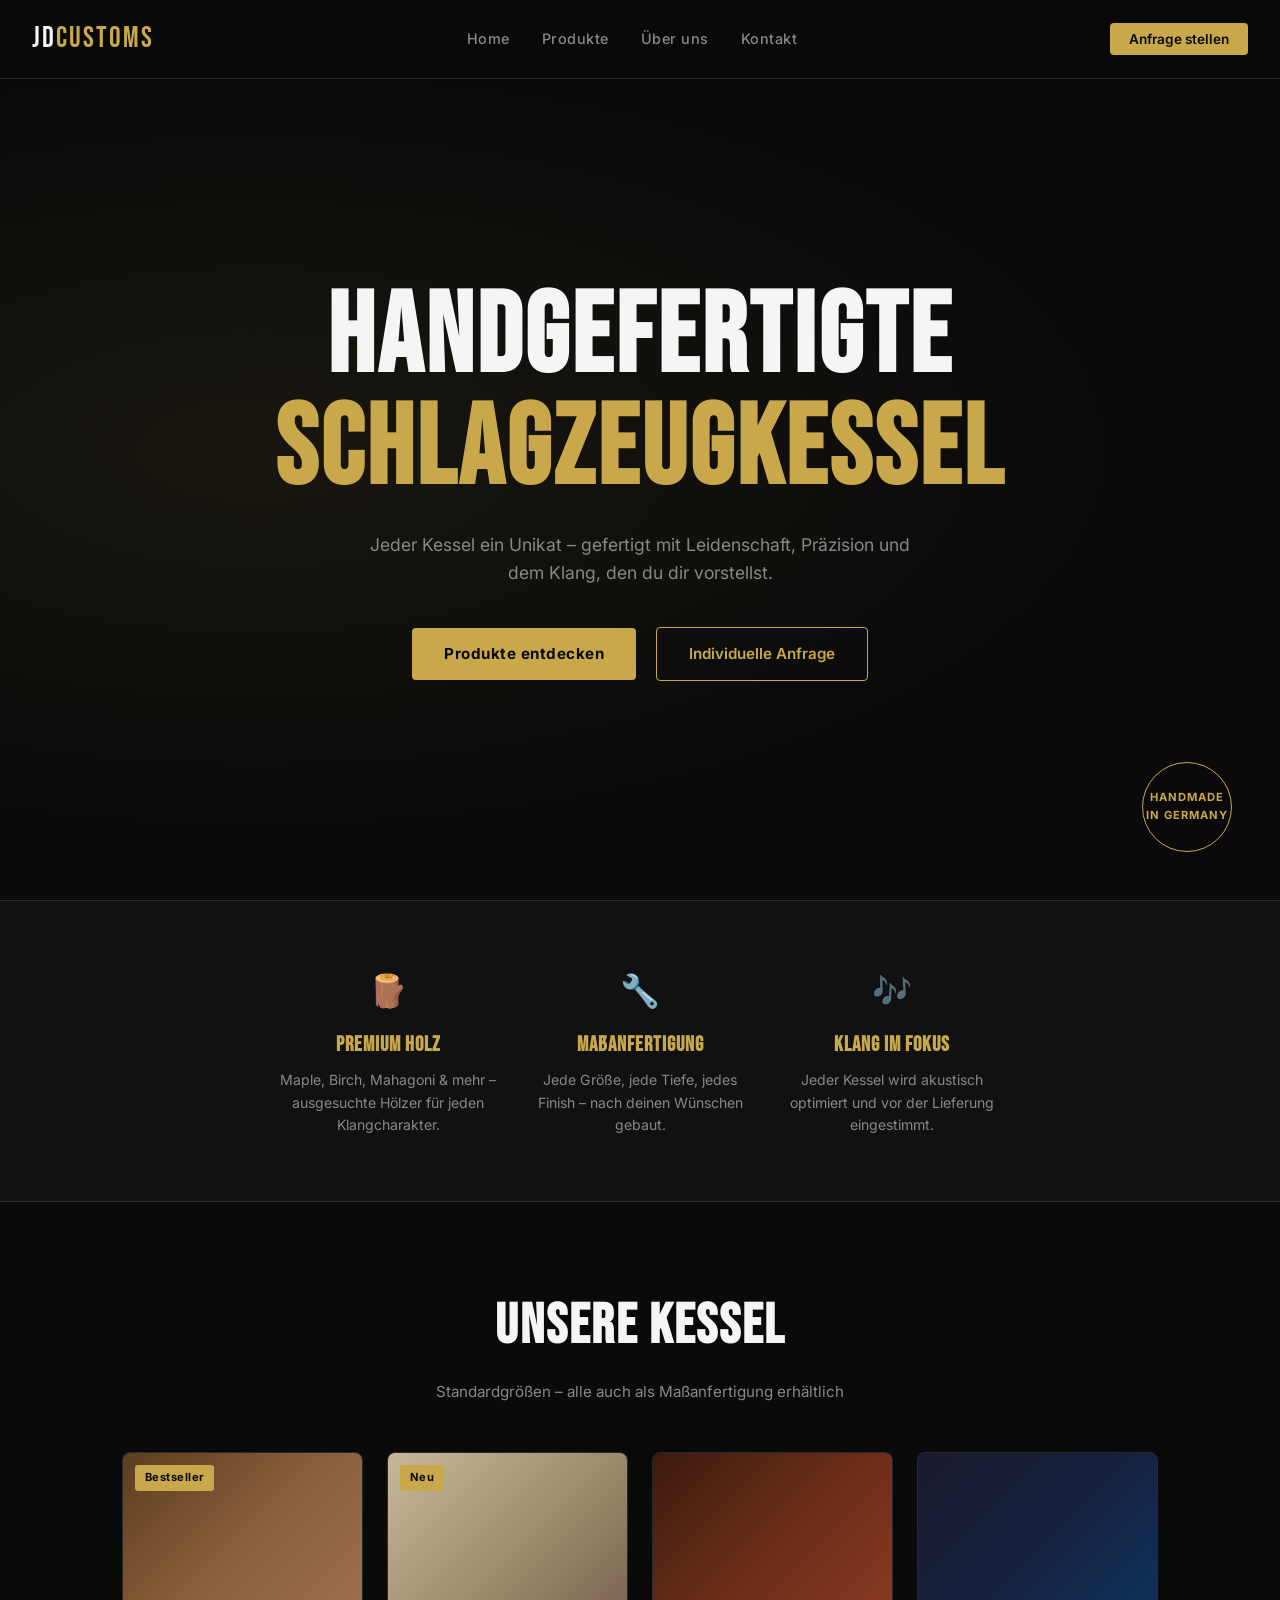
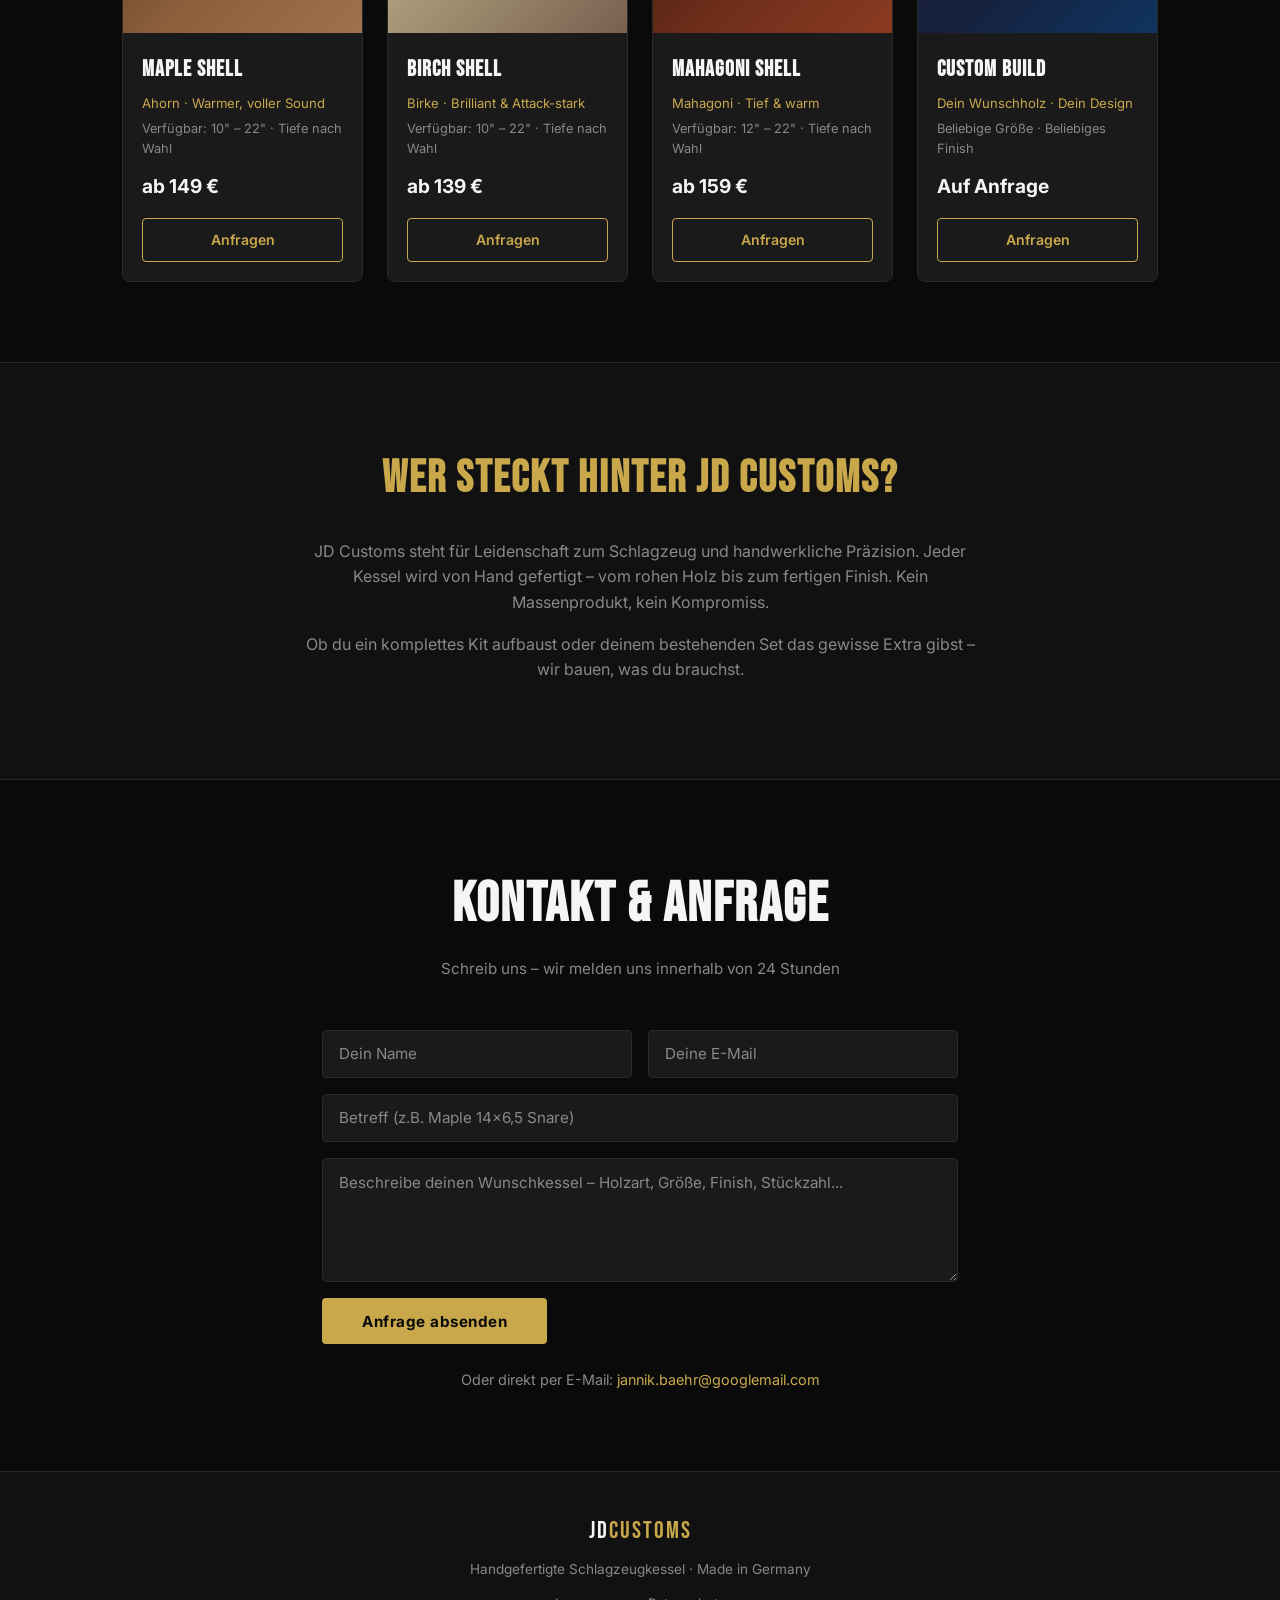
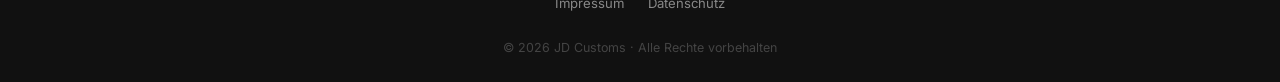
==== index.html @ 96254a49 "Initial commit: JD Customs Shop Website" ====
<!DOCTYPE html>
<html lang="de">
<head>
  <meta charset="UTF-8" />
  <meta name="viewport" content="width=device-width, initial-scale=1.0" />
  <title>JD Customs – Handgefertigte Schlagzeugkessel</title>
  <link rel="stylesheet" href="style.css" />
  <link href="https://fonts.googleapis.com/css2?family=Bebas+Neue&family=Inter:wght@400;500;600&display=swap" rel="stylesheet" />
</head>
<body>

  <!-- NAVIGATION -->
  <header>
    <nav class="navbar">
      <div class="logo">JD<span>Customs</span></div>
      <ul class="nav-links">
        <li><a href="#home">Home</a></li>
        <li><a href="#produkte">Produkte</a></li>
        <li><a href="#ueber-uns">Über uns</a></li>
        <li><a href="#kontakt">Kontakt</a></li>
      </ul>
      <div class="nav-cart">
        <a href="#kontakt" class="btn-nav">Anfrage stellen</a>
      </div>
    </nav>
  </header>

  <!-- HERO -->
  <section id="home" class="hero">
    <div class="hero-content">
      <h1>Handgefertigte<br /><span>Schlagzeugkessel</span></h1>
      <p>Jeder Kessel ein Unikat – gefertigt mit Leidenschaft, Präzision und dem Klang, den du dir vorstellst.</p>
      <a href="#produkte" class="btn-primary">Produkte entdecken</a>
      <a href="#kontakt" class="btn-secondary">Individuelle Anfrage</a>
    </div>
    <div class="hero-badge">
      <span>Handmade</span>
      <span>in Germany</span>
    </div>
  </section>

  <!-- FEATURES -->
  <section class="features">
    <div class="feature">
      <div class="feature-icon">🪵</div>
      <h3>Premium Holz</h3>
      <p>Maple, Birch, Mahagoni & mehr – ausgesuchte Hölzer für jeden Klangcharakter.</p>
    </div>
    <div class="feature">
      <div class="feature-icon">🔧</div>
      <h3>Maßanfertigung</h3>
      <p>Jede Größe, jede Tiefe, jedes Finish – nach deinen Wünschen gebaut.</p>
    </div>
    <div class="feature">
      <div class="feature-icon">🎶</div>
      <h3>Klang im Fokus</h3>
      <p>Jeder Kessel wird akustisch optimiert und vor der Lieferung eingestimmt.</p>
    </div>
  </section>

  <!-- PRODUKTE -->
  <section id="produkte" class="produkte">
    <h2 class="section-title">Unsere Kessel</h2>
    <p class="section-subtitle">Standardgrößen – alle auch als Maßanfertigung erhältlich</p>

    <div class="produkte-grid">

      <div class="produkt-card">
        <div class="produkt-img maple">
          <span class="badge">Bestseller</span>
        </div>
        <div class="produkt-info">
          <h3>Maple Shell</h3>
          <p class="holz">Ahorn · Warmer, voller Sound</p>
          <p class="groessen">Verfügbar: 10" – 22" · Tiefe nach Wahl</p>
          <p class="preis">ab 149 €</p>
          <a href="#kontakt" class="btn-kaufen">Anfragen</a>
        </div>
      </div>

      <div class="produkt-card">
        <div class="produkt-img birch">
          <span class="badge">Neu</span>
        </div>
        <div class="produkt-info">
          <h3>Birch Shell</h3>
          <p class="holz">Birke · Brilliant & Attack-stark</p>
          <p class="groessen">Verfügbar: 10" – 22" · Tiefe nach Wahl</p>
          <p class="preis">ab 139 €</p>
          <a href="#kontakt" class="btn-kaufen">Anfragen</a>
        </div>
      </div>

      <div class="produkt-card">
        <div class="produkt-img mahagoni">
        </div>
        <div class="produkt-info">
          <h3>Mahagoni Shell</h3>
          <p class="holz">Mahagoni · Tief & warm</p>
          <p class="groessen">Verfügbar: 12" – 22" · Tiefe nach Wahl</p>
          <p class="preis">ab 159 €</p>
          <a href="#kontakt" class="btn-kaufen">Anfragen</a>
        </div>
      </div>

      <div class="produkt-card">
        <div class="produkt-img custom">
        </div>
        <div class="produkt-info">
          <h3>Custom Build</h3>
          <p class="holz">Dein Wunschholz · Dein Design</p>
          <p class="groessen">Beliebige Größe · Beliebiges Finish</p>
          <p class="preis">Auf Anfrage</p>
          <a href="#kontakt" class="btn-kaufen">Anfragen</a>
        </div>
      </div>

    </div>
  </section>

  <!-- ÜBER UNS -->
  <section id="ueber-uns" class="ueber-uns">
    <div class="ueber-content">
      <h2>Wer steckt hinter JD Customs?</h2>
      <p>JD Customs steht für Leidenschaft zum Schlagzeug und handwerkliche Präzision. Jeder Kessel wird von Hand gefertigt – vom rohen Holz bis zum fertigen Finish. Kein Massenprodukt, kein Kompromiss.</p>
      <p>Ob du ein komplettes Kit aufbaust oder deinem bestehenden Set das gewisse Extra gibst – wir bauen, was du brauchst.</p>
    </div>
  </section>

  <!-- KONTAKT -->
  <section id="kontakt" class="kontakt">
    <h2 class="section-title">Kontakt & Anfrage</h2>
    <p class="section-subtitle">Schreib uns – wir melden uns innerhalb von 24 Stunden</p>

    <form class="kontakt-form" action="https://formspree.io/f/DEINE_ID" method="POST">
      <div class="form-row">
        <input type="text" name="name" placeholder="Dein Name" required />
        <input type="email" name="email" placeholder="Deine E-Mail" required />
      </div>
      <input type="text" name="betreff" placeholder="Betreff (z.B. Maple 14x6,5 Snare)" />
      <textarea name="nachricht" rows="5" placeholder="Beschreibe deinen Wunschkessel – Holzart, Größe, Finish, Stückzahl..." required></textarea>
      <button type="submit" class="btn-primary">Anfrage absenden</button>
    </form>

    <div class="kontakt-info">
      <p>Oder direkt per E-Mail: <a href="mailto:jannik.baehr@googlemail.com">jannik.baehr@googlemail.com</a></p>
    </div>
  </section>

  <!-- FOOTER -->
  <footer>
    <div class="footer-content">
      <div class="logo">JD<span>Customs</span></div>
      <p>Handgefertigte Schlagzeugkessel · Made in Germany</p>
      <div class="footer-links">
        <a href="#impressum">Impressum</a>
        <a href="#datenschutz">Datenschutz</a>
      </div>
    </div>
    <p class="footer-copy">© 2026 JD Customs · Alle Rechte vorbehalten</p>
  </footer>

</body>
</html>
---- style.css ----
/* ===========================
   JD Customs – Stylesheet
   =========================== */

*, *::before, *::after {
  box-sizing: border-box;
  margin: 0;
  padding: 0;
}

:root {
  --black:   #0a0a0a;
  --dark:    #111111;
  --card:    #1a1a1a;
  --border:  #2a2a2a;
  --gold:    #c9a84c;
  --gold2:   #e8c76a;
  --white:   #f5f5f5;
  --gray:    #888888;
  --font-head: 'Bebas Neue', sans-serif;
  --font-body: 'Inter', sans-serif;
}

html { scroll-behavior: smooth; }

body {
  background: var(--black);
  color: var(--white);
  font-family: var(--font-body);
  line-height: 1.6;
}

/* ── NAVBAR ── */
.navbar {
  position: fixed;
  top: 0; left: 0; right: 0;
  z-index: 100;
  display: flex;
  align-items: center;
  justify-content: space-between;
  padding: 1rem 2rem;
  background: rgba(10,10,10,0.95);
  border-bottom: 1px solid var(--border);
  backdrop-filter: blur(8px);
}

.logo {
  font-family: var(--font-head);
  font-size: 1.8rem;
  letter-spacing: 2px;
  color: var(--white);
}
.logo span { color: var(--gold); }

.nav-links {
  display: flex;
  gap: 2rem;
  list-style: none;
}
.nav-links a {
  color: var(--gray);
  text-decoration: none;
  font-size: 0.9rem;
  font-weight: 500;
  letter-spacing: 0.5px;
  transition: color 0.2s;
}
.nav-links a:hover { color: var(--gold); }

.btn-nav {
  background: var(--gold);
  color: var(--black);
  padding: 0.5rem 1.2rem;
  border-radius: 4px;
  text-decoration: none;
  font-weight: 600;
  font-size: 0.85rem;
  transition: background 0.2s;
}
.btn-nav:hover { background: var(--gold2); }

/* ── HERO ── */
.hero {
  min-height: 100vh;
  display: flex;
  align-items: center;
  justify-content: center;
  position: relative;
  padding: 8rem 2rem 4rem;
  background:
    radial-gradient(ellipse at 20% 50%, rgba(201,168,76,0.08) 0%, transparent 60%),
    var(--black);
  text-align: center;
}

.hero-content h1 {
  font-family: var(--font-head);
  font-size: clamp(3.5rem, 10vw, 7rem);
  line-height: 1;
  letter-spacing: 3px;
  margin-bottom: 1.5rem;
}
.hero-content h1 span { color: var(--gold); }

.hero-content p {
  font-size: 1.1rem;
  color: var(--gray);
  max-width: 540px;
  margin: 0 auto 2.5rem;
}

.btn-primary {
  display: inline-block;
  background: var(--gold);
  color: var(--black);
  padding: 0.85rem 2rem;
  border-radius: 4px;
  text-decoration: none;
  font-weight: 700;
  font-size: 0.95rem;
  letter-spacing: 0.5px;
  margin-right: 1rem;
  transition: background 0.2s, transform 0.1s;
}
.btn-primary:hover { background: var(--gold2); transform: translateY(-1px); }

.btn-secondary {
  display: inline-block;
  border: 1px solid var(--gold);
  color: var(--gold);
  padding: 0.85rem 2rem;
  border-radius: 4px;
  text-decoration: none;
  font-weight: 600;
  font-size: 0.95rem;
  transition: background 0.2s, color 0.2s;
}
.btn-secondary:hover { background: var(--gold); color: var(--black); }

.hero-badge {
  position: absolute;
  bottom: 3rem;
  right: 3rem;
  border: 1px solid var(--gold);
  border-radius: 50%;
  width: 90px;
  height: 90px;
  display: flex;
  flex-direction: column;
  align-items: center;
  justify-content: center;
  font-size: 0.7rem;
  font-weight: 700;
  letter-spacing: 1px;
  color: var(--gold);
  text-transform: uppercase;
}

/* ── FEATURES ── */
.features {
  display: flex;
  justify-content: center;
  gap: 2rem;
  padding: 4rem 2rem;
  background: var(--dark);
  border-top: 1px solid var(--border);
  border-bottom: 1px solid var(--border);
  flex-wrap: wrap;
}

.feature {
  text-align: center;
  max-width: 220px;
}
.feature-icon { font-size: 2rem; margin-bottom: 0.75rem; }
.feature h3 {
  font-family: var(--font-head);
  font-size: 1.3rem;
  letter-spacing: 1px;
  margin-bottom: 0.5rem;
  color: var(--gold);
}
.feature p { font-size: 0.88rem; color: var(--gray); }

/* ── PRODUKTE ── */
.produkte {
  padding: 5rem 2rem;
  max-width: 1100px;
  margin: 0 auto;
}

.section-title {
  font-family: var(--font-head);
  font-size: clamp(2rem, 5vw, 3.5rem);
  letter-spacing: 2px;
  text-align: center;
  margin-bottom: 0.5rem;
}
.section-subtitle {
  text-align: center;
  color: var(--gray);
  font-size: 0.95rem;
  margin-bottom: 3rem;
}

.produkte-grid {
  display: grid;
  grid-template-columns: repeat(auto-fill, minmax(240px, 1fr));
  gap: 1.5rem;
}

.produkt-card {
  background: var(--card);
  border: 1px solid var(--border);
  border-radius: 8px;
  overflow: hidden;
  transition: transform 0.2s, border-color 0.2s;
}
.produkt-card:hover {
  transform: translateY(-4px);
  border-color: var(--gold);
}

.produkt-img {
  height: 180px;
  position: relative;
  display: flex;
  align-items: flex-start;
  padding: 0.75rem;
}

.maple    { background: linear-gradient(135deg, #5c3d1e 0%, #8b5e3c 50%, #a0714f 100%); }
.birch    { background: linear-gradient(135deg, #c8b89a 0%, #a09070 50%, #786050 100%); }
.mahagoni { background: linear-gradient(135deg, #3d1a0e 0%, #6b2d1a 50%, #8b3a22 100%); }
.custom   { background: linear-gradient(135deg, #1a1a2e 0%, #16213e 50%, #0f3460 100%); }

.badge {
  background: var(--gold);
  color: var(--black);
  font-size: 0.7rem;
  font-weight: 700;
  padding: 0.25rem 0.6rem;
  border-radius: 3px;
  letter-spacing: 0.5px;
}

.produkt-info { padding: 1.2rem; }
.produkt-info h3 {
  font-family: var(--font-head);
  font-size: 1.4rem;
  letter-spacing: 1px;
  margin-bottom: 0.3rem;
}
.holz    { font-size: 0.82rem; color: var(--gold); margin-bottom: 0.3rem; }
.groessen { font-size: 0.8rem; color: var(--gray); margin-bottom: 0.75rem; }
.preis {
  font-size: 1.2rem;
  font-weight: 700;
  color: var(--white);
  margin-bottom: 1rem;
}

.btn-kaufen {
  display: inline-block;
  width: 100%;
  text-align: center;
  background: transparent;
  border: 1px solid var(--gold);
  color: var(--gold);
  padding: 0.6rem;
  border-radius: 4px;
  text-decoration: none;
  font-weight: 600;
  font-size: 0.88rem;
  transition: background 0.2s, color 0.2s;
}
.btn-kaufen:hover { background: var(--gold); color: var(--black); }

/* ── ÜBER UNS ── */
.ueber-uns {
  background: var(--dark);
  border-top: 1px solid var(--border);
  border-bottom: 1px solid var(--border);
  padding: 5rem 2rem;
  text-align: center;
}
.ueber-content {
  max-width: 680px;
  margin: 0 auto;
}
.ueber-content h2 {
  font-family: var(--font-head);
  font-size: clamp(1.8rem, 4vw, 2.8rem);
  letter-spacing: 2px;
  margin-bottom: 1.5rem;
  color: var(--gold);
}
.ueber-content p {
  color: var(--gray);
  font-size: 1rem;
  margin-bottom: 1rem;
}

/* ── KONTAKT ── */
.kontakt {
  padding: 5rem 2rem;
  max-width: 700px;
  margin: 0 auto;
}

.kontakt-form {
  display: flex;
  flex-direction: column;
  gap: 1rem;
  margin-bottom: 1.5rem;
}

.form-row {
  display: grid;
  grid-template-columns: 1fr 1fr;
  gap: 1rem;
}

.kontakt-form input,
.kontakt-form textarea {
  background: var(--card);
  border: 1px solid var(--border);
  border-radius: 4px;
  padding: 0.85rem 1rem;
  color: var(--white);
  font-family: var(--font-body);
  font-size: 0.95rem;
  transition: border-color 0.2s;
  width: 100%;
}
.kontakt-form input:focus,
.kontakt-form textarea:focus {
  outline: none;
  border-color: var(--gold);
}
.kontakt-form input::placeholder,
.kontakt-form textarea::placeholder { color: var(--gray); }

.kontakt-form button {
  border: none;
  cursor: pointer;
  font-family: var(--font-body);
  align-self: flex-start;
  padding: 0.85rem 2.5rem;
}

.kontakt-info {
  text-align: center;
  color: var(--gray);
  font-size: 0.9rem;
}
.kontakt-info a { color: var(--gold); text-decoration: none; }
.kontakt-info a:hover { text-decoration: underline; }

/* ── FOOTER ── */
footer {
  background: var(--dark);
  border-top: 1px solid var(--border);
  padding: 2.5rem 2rem 1.5rem;
  text-align: center;
}
.footer-content {
  margin-bottom: 1.5rem;
}
.footer-content .logo { font-size: 1.5rem; margin-bottom: 0.5rem; }
.footer-content p { color: var(--gray); font-size: 0.85rem; margin-bottom: 0.75rem; }
.footer-links { display: flex; gap: 1.5rem; justify-content: center; }
.footer-links a { color: var(--gray); font-size: 0.82rem; text-decoration: none; }
.footer-links a:hover { color: var(--gold); }
.footer-copy { color: #444; font-size: 0.78rem; }

/* ── RESPONSIVE ── */
@media (max-width: 768px) {
  .nav-links { display: none; }
  .hero-badge { display: none; }
  .form-row { grid-template-columns: 1fr; }
  .btn-primary, .btn-secondary { display: block; margin: 0 auto 1rem; max-width: 250px; }
}
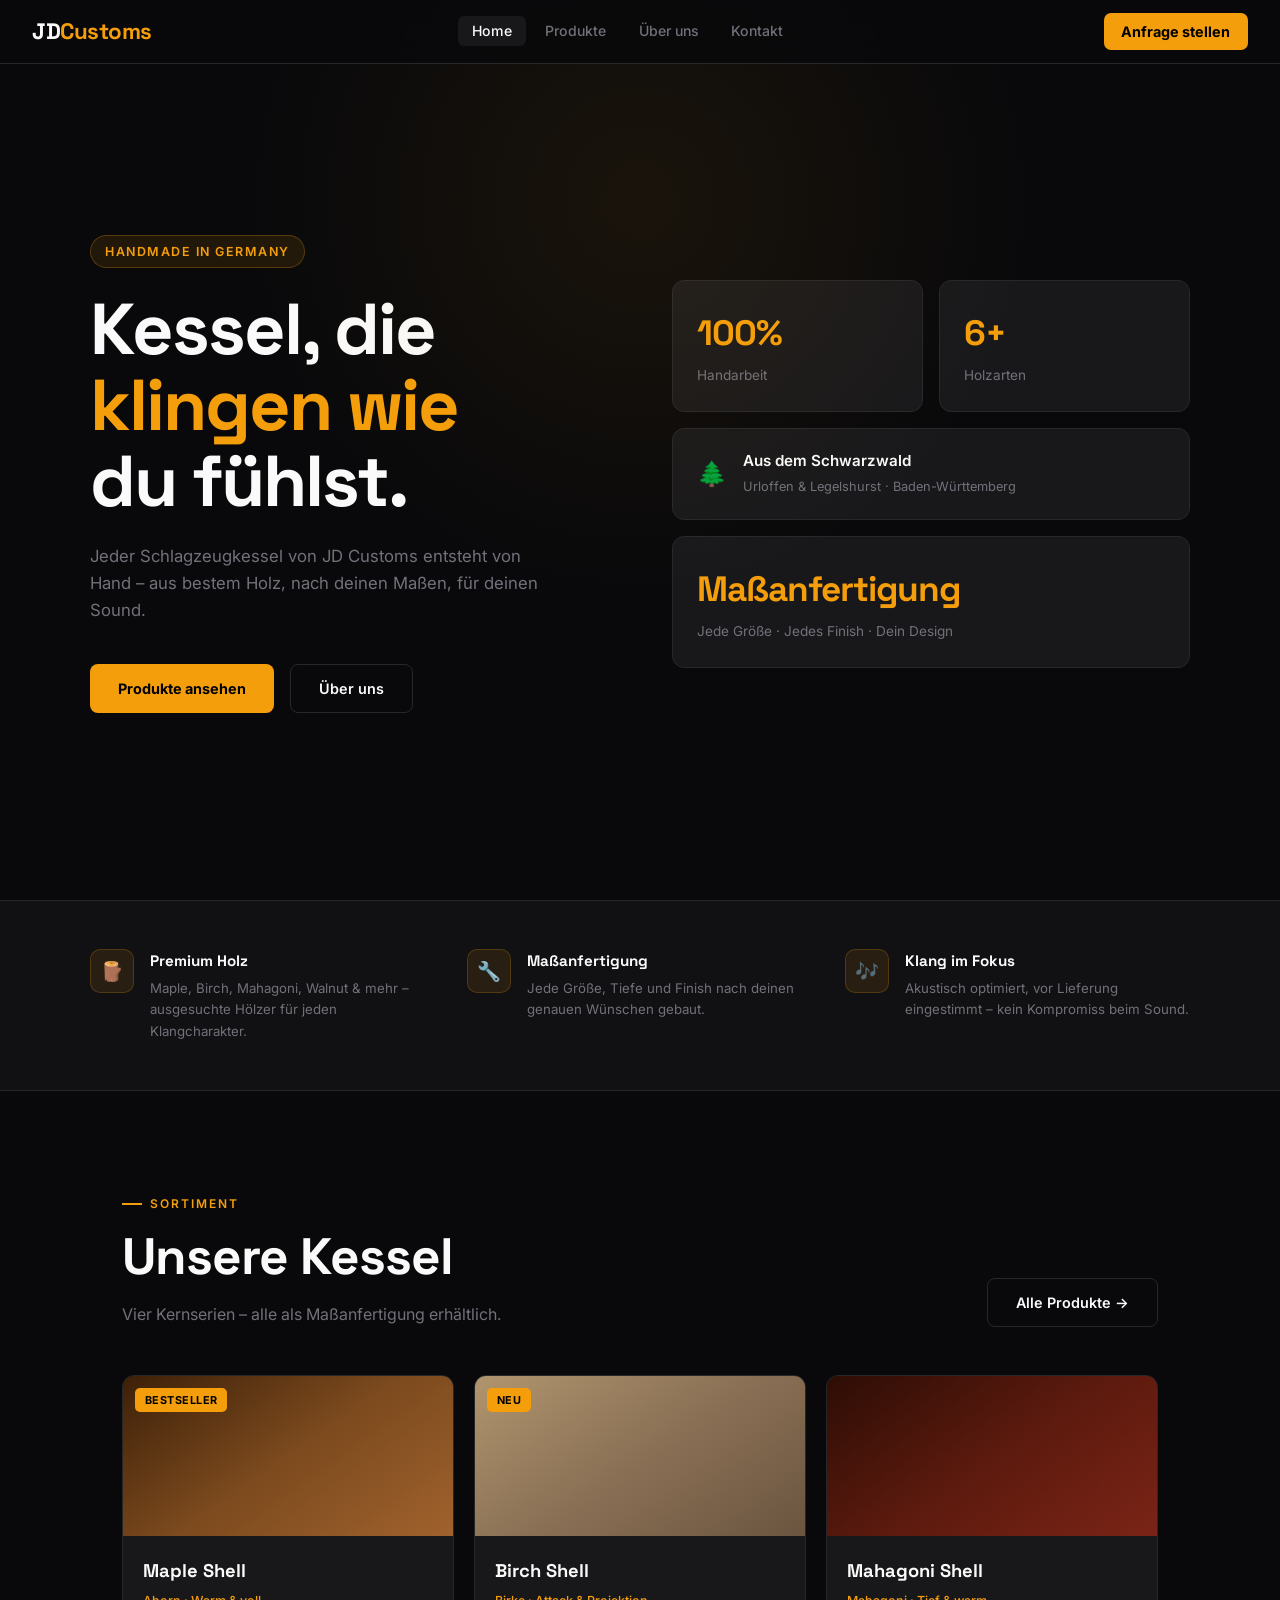
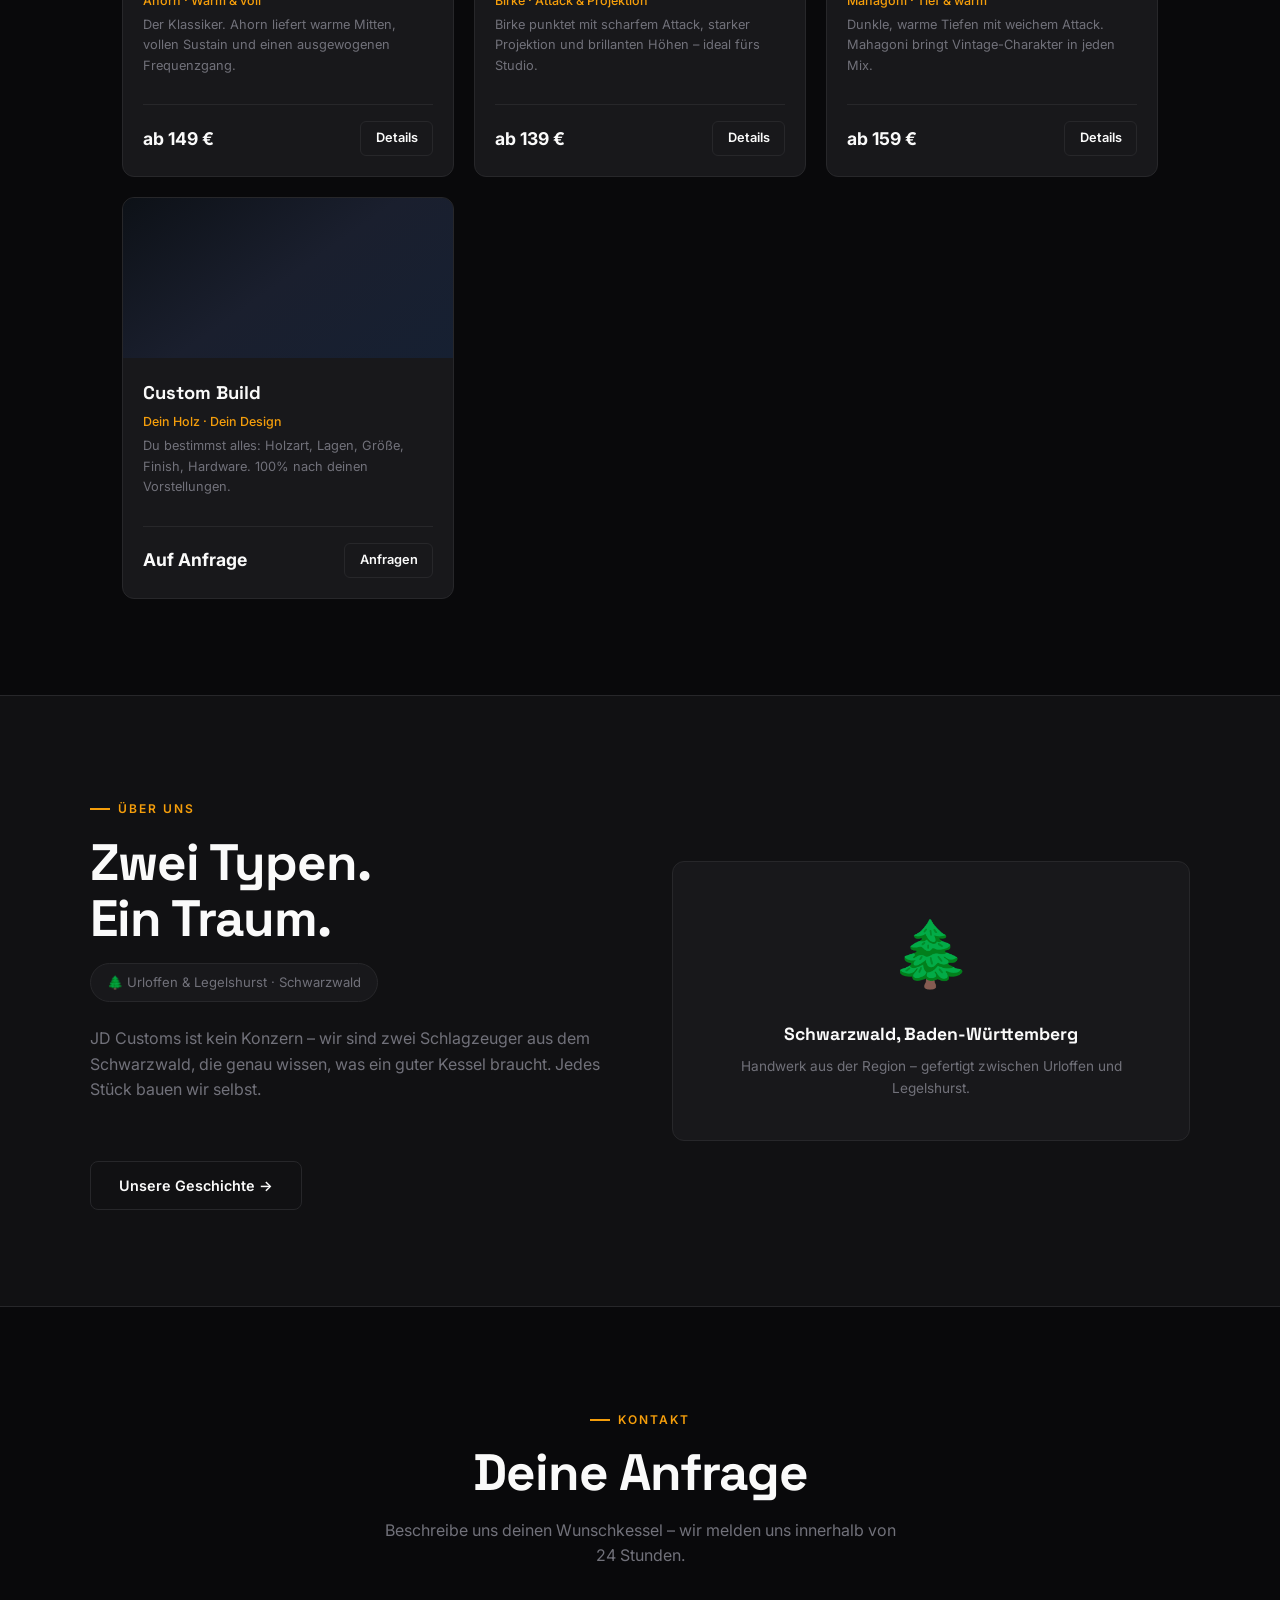
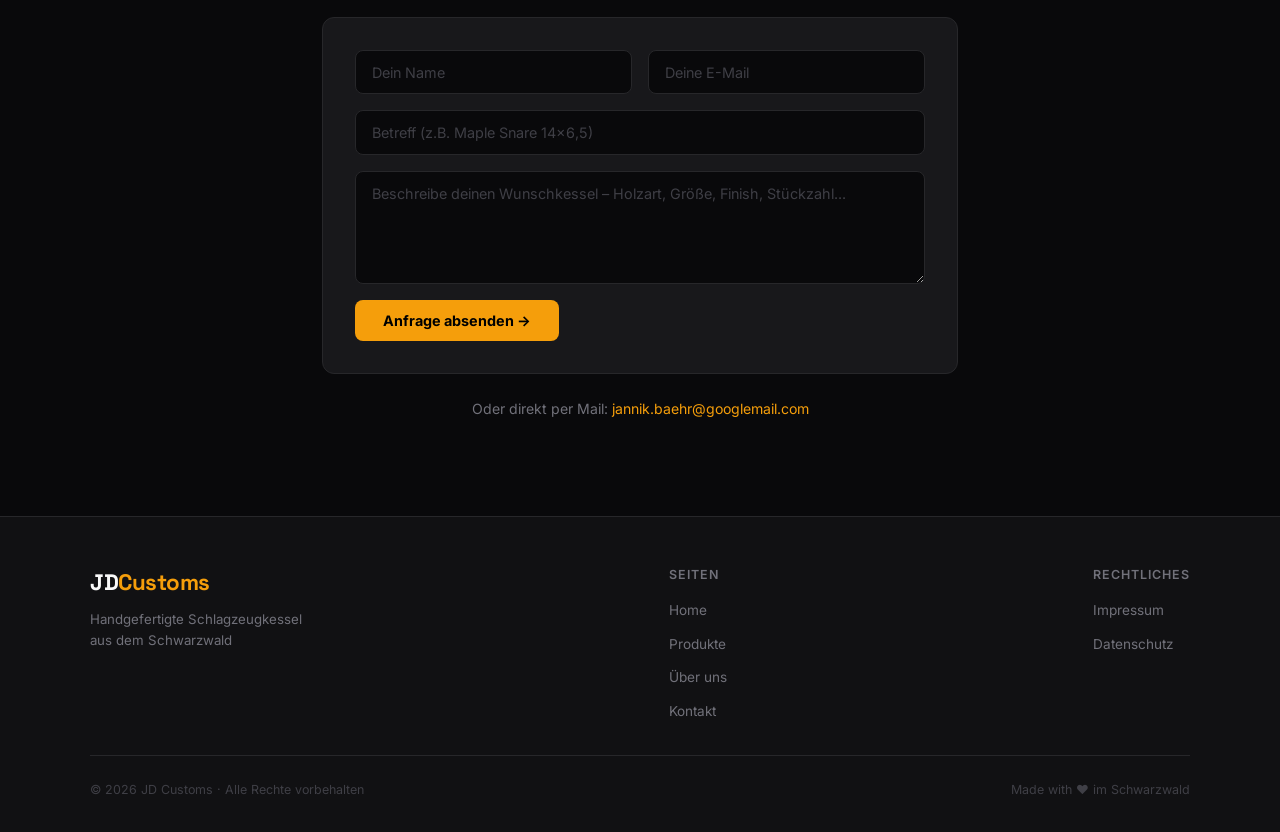
==== commit 73d1b4f4: "Redesign: Bolt design, separate Produkte & Über uns pages" ====
--- a/index.html
+++ b/index.html
@@ -5,159 +5,225 @@
   <meta name="viewport" content="width=device-width, initial-scale=1.0" />
   <title>JD Customs – Handgefertigte Schlagzeugkessel</title>
   <link rel="stylesheet" href="style.css" />
-  <link href="https://fonts.googleapis.com/css2?family=Bebas+Neue&family=Inter:wght@400;500;600&display=swap" rel="stylesheet" />
+  <link href="https://fonts.googleapis.com/css2?family=Space+Grotesk:wght@400;500;600;700;800&family=Inter:wght@400;500;600&display=swap" rel="stylesheet" />
 </head>
 <body>
 
-  <!-- NAVIGATION -->
+  <!-- NAVBAR -->
   <header>
     <nav class="navbar">
-      <div class="logo">JD<span>Customs</span></div>
+      <a href="index.html" class="logo">JD<span>Customs</span></a>
       <ul class="nav-links">
-        <li><a href="#home">Home</a></li>
-        <li><a href="#produkte">Produkte</a></li>
-        <li><a href="#ueber-uns">Über uns</a></li>
+        <li><a href="index.html" class="active">Home</a></li>
+        <li><a href="produkte.html">Produkte</a></li>
+        <li><a href="ueber-uns.html">Über uns</a></li>
         <li><a href="#kontakt">Kontakt</a></li>
       </ul>
-      <div class="nav-cart">
-        <a href="#kontakt" class="btn-nav">Anfrage stellen</a>
-      </div>
+      <a href="#kontakt" class="btn-primary nav-cta">Anfrage stellen</a>
     </nav>
   </header>
 
   <!-- HERO -->
   <section id="home" class="hero">
-    <div class="hero-content">
-      <h1>Handgefertigte<br /><span>Schlagzeugkessel</span></h1>
-      <p>Jeder Kessel ein Unikat – gefertigt mit Leidenschaft, Präzision und dem Klang, den du dir vorstellst.</p>
-      <a href="#produkte" class="btn-primary">Produkte entdecken</a>
-      <a href="#kontakt" class="btn-secondary">Individuelle Anfrage</a>
-    </div>
-    <div class="hero-badge">
-      <span>Handmade</span>
-      <span>in Germany</span>
+    <div class="hero-inner">
+      <div class="hero-text">
+        <div class="hero-tag">Handmade in Germany</div>
+        <h1>Kessel, die<br /><em>klingen wie</em><br />du fühlst.</h1>
+        <p>Jeder Schlagzeugkessel von JD Customs entsteht von Hand – aus bestem Holz, nach deinen Maßen, für deinen Sound.</p>
+        <div class="hero-btns">
+          <a href="produkte.html" class="btn-primary">Produkte ansehen</a>
+          <a href="ueber-uns.html" class="btn-outline">Über uns</a>
+        </div>
+      </div>
+      <div class="hero-visual">
+        <div class="stat-row">
+          <div class="stat-card">
+            <div class="num">100%</div>
+            <div class="label">Handarbeit</div>
+          </div>
+          <div class="stat-card">
+            <div class="num">6+</div>
+            <div class="label">Holzarten</div>
+          </div>
+        </div>
+        <div class="origin-card">
+          <div class="origin-icon">🌲</div>
+          <div>
+            <strong>Aus dem Schwarzwald</strong>
+            <span>Urloffen & Legelshurst · Baden-Württemberg</span>
+          </div>
+        </div>
+        <div class="stat-card">
+          <div class="num">Maßanfertigung</div>
+          <div class="label">Jede Größe · Jedes Finish · Dein Design</div>
+        </div>
+      </div>
     </div>
   </section>
 
   <!-- FEATURES -->
-  <section class="features">
-    <div class="feature">
-      <div class="feature-icon">🪵</div>
-      <h3>Premium Holz</h3>
-      <p>Maple, Birch, Mahagoni & mehr – ausgesuchte Hölzer für jeden Klangcharakter.</p>
-    </div>
-    <div class="feature">
-      <div class="feature-icon">🔧</div>
-      <h3>Maßanfertigung</h3>
-      <p>Jede Größe, jede Tiefe, jedes Finish – nach deinen Wünschen gebaut.</p>
-    </div>
-    <div class="feature">
-      <div class="feature-icon">🎶</div>
-      <h3>Klang im Fokus</h3>
-      <p>Jeder Kessel wird akustisch optimiert und vor der Lieferung eingestimmt.</p>
+  <div class="features-strip">
+    <div class="features-inner">
+      <div class="feat">
+        <div class="feat-icon">🪵</div>
+        <div>
+          <h3>Premium Holz</h3>
+          <p>Maple, Birch, Mahagoni, Walnut & mehr – ausgesuchte Hölzer für jeden Klangcharakter.</p>
+        </div>
+      </div>
+      <div class="feat">
+        <div class="feat-icon">🔧</div>
+        <div>
+          <h3>Maßanfertigung</h3>
+          <p>Jede Größe, Tiefe und Finish nach deinen genauen Wünschen gebaut.</p>
+        </div>
+      </div>
+      <div class="feat">
+        <div class="feat-icon">🎶</div>
+        <div>
+          <h3>Klang im Fokus</h3>
+          <p>Akustisch optimiert, vor Lieferung eingestimmt – kein Kompromiss beim Sound.</p>
+        </div>
+      </div>
+    </div>
+  </div>
+
+  <!-- PRODUKT TEASER -->
+  <section class="teaser">
+    <div class="teaser-header">
+      <div>
+        <div class="section-label">Sortiment</div>
+        <h2 class="section-title">Unsere Kessel</h2>
+        <p class="section-sub">Vier Kernserien – alle als Maßanfertigung erhältlich.</p>
+      </div>
+      <a href="produkte.html" class="btn-outline">Alle Produkte →</a>
+    </div>
+    <div class="produkte-grid">
+
+      <div class="produkt-card">
+        <div class="produkt-visual maple">
+          <span class="produkt-badge">Bestseller</span>
+        </div>
+        <div class="produkt-body">
+          <h3>Maple Shell</h3>
+          <p class="produkt-holz">Ahorn · Warm & voll</p>
+          <p class="produkt-info-text">Der Klassiker. Ahorn liefert warme Mitten, vollen Sustain und einen ausgewogenen Frequenzgang.</p>
+          <div class="produkt-footer">
+            <span class="produkt-preis">ab 149 €</span>
+            <a href="produkte.html" class="btn-klein">Details</a>
+          </div>
+        </div>
+      </div>
+
+      <div class="produkt-card">
+        <div class="produkt-visual birch">
+          <span class="produkt-badge">Neu</span>
+        </div>
+        <div class="produkt-body">
+          <h3>Birch Shell</h3>
+          <p class="produkt-holz">Birke · Attack & Projektion</p>
+          <p class="produkt-info-text">Birke punktet mit scharfem Attack, starker Projektion und brillanten Höhen – ideal fürs Studio.</p>
+          <div class="produkt-footer">
+            <span class="produkt-preis">ab 139 €</span>
+            <a href="produkte.html" class="btn-klein">Details</a>
+          </div>
+        </div>
+      </div>
+
+      <div class="produkt-card">
+        <div class="produkt-visual mahagoni"></div>
+        <div class="produkt-body">
+          <h3>Mahagoni Shell</h3>
+          <p class="produkt-holz">Mahagoni · Tief & warm</p>
+          <p class="produkt-info-text">Dunkle, warme Tiefen mit weichem Attack. Mahagoni bringt Vintage-Charakter in jeden Mix.</p>
+          <div class="produkt-footer">
+            <span class="produkt-preis">ab 159 €</span>
+            <a href="produkte.html" class="btn-klein">Details</a>
+          </div>
+        </div>
+      </div>
+
+      <div class="produkt-card">
+        <div class="produkt-visual custom"></div>
+        <div class="produkt-body">
+          <h3>Custom Build</h3>
+          <p class="produkt-holz">Dein Holz · Dein Design</p>
+          <p class="produkt-info-text">Du bestimmst alles: Holzart, Lagen, Größe, Finish, Hardware. 100% nach deinen Vorstellungen.</p>
+          <div class="produkt-footer">
+            <span class="produkt-preis">Auf Anfrage</span>
+            <a href="#kontakt" class="btn-klein">Anfragen</a>
+          </div>
+        </div>
+      </div>
+
     </div>
   </section>
 
-  <!-- PRODUKTE -->
-  <section id="produkte" class="produkte">
-    <h2 class="section-title">Unsere Kessel</h2>
-    <p class="section-subtitle">Standardgrößen – alle auch als Maßanfertigung erhältlich</p>
-
-    <div class="produkte-grid">
-
-      <div class="produkt-card">
-        <div class="produkt-img maple">
-          <span class="badge">Bestseller</span>
-        </div>
-        <div class="produkt-info">
-          <h3>Maple Shell</h3>
-          <p class="holz">Ahorn · Warmer, voller Sound</p>
-          <p class="groessen">Verfügbar: 10" – 22" · Tiefe nach Wahl</p>
-          <p class="preis">ab 149 €</p>
-          <a href="#kontakt" class="btn-kaufen">Anfragen</a>
-        </div>
-      </div>
-
-      <div class="produkt-card">
-        <div class="produkt-img birch">
-          <span class="badge">Neu</span>
-        </div>
-        <div class="produkt-info">
-          <h3>Birch Shell</h3>
-          <p class="holz">Birke · Brilliant & Attack-stark</p>
-          <p class="groessen">Verfügbar: 10" – 22" · Tiefe nach Wahl</p>
-          <p class="preis">ab 139 €</p>
-          <a href="#kontakt" class="btn-kaufen">Anfragen</a>
-        </div>
-      </div>
-
-      <div class="produkt-card">
-        <div class="produkt-img mahagoni">
-        </div>
-        <div class="produkt-info">
-          <h3>Mahagoni Shell</h3>
-          <p class="holz">Mahagoni · Tief & warm</p>
-          <p class="groessen">Verfügbar: 12" – 22" · Tiefe nach Wahl</p>
-          <p class="preis">ab 159 €</p>
-          <a href="#kontakt" class="btn-kaufen">Anfragen</a>
-        </div>
-      </div>
-
-      <div class="produkt-card">
-        <div class="produkt-img custom">
-        </div>
-        <div class="produkt-info">
-          <h3>Custom Build</h3>
-          <p class="holz">Dein Wunschholz · Dein Design</p>
-          <p class="groessen">Beliebige Größe · Beliebiges Finish</p>
-          <p class="preis">Auf Anfrage</p>
-          <a href="#kontakt" class="btn-kaufen">Anfragen</a>
-        </div>
-      </div>
-
-    </div>
-  </section>
-
-  <!-- ÜBER UNS -->
-  <section id="ueber-uns" class="ueber-uns">
-    <div class="ueber-content">
-      <h2>Wer steckt hinter JD Customs?</h2>
-      <p>JD Customs steht für Leidenschaft zum Schlagzeug und handwerkliche Präzision. Jeder Kessel wird von Hand gefertigt – vom rohen Holz bis zum fertigen Finish. Kein Massenprodukt, kein Kompromiss.</p>
-      <p>Ob du ein komplettes Kit aufbaust oder deinem bestehenden Set das gewisse Extra gibst – wir bauen, was du brauchst.</p>
-    </div>
-  </section>
+  <!-- ÜBER UNS TEASER -->
+  <div class="ueber-teaser">
+    <div class="ueber-teaser-inner">
+      <div class="ueber-teaser-text">
+        <div class="section-label">Über uns</div>
+        <h2 class="section-title">Zwei Typen.<br />Ein Traum.</h2>
+        <div class="region-pill">🌲 Urloffen & Legelshurst · Schwarzwald</div>
+        <p class="section-sub">JD Customs ist kein Konzern – wir sind zwei Schlagzeuger aus dem Schwarzwald, die genau wissen, was ein guter Kessel braucht. Jedes Stück bauen wir selbst.</p>
+        <br />
+        <a href="ueber-uns.html" class="btn-outline">Unsere Geschichte →</a>
+      </div>
+      <div class="map-card">
+        <span class="map-emoji">🌲</span>
+        <h4>Schwarzwald, Baden-Württemberg</h4>
+        <p>Handwerk aus der Region – gefertigt zwischen Urloffen und Legelshurst.</p>
+      </div>
+    </div>
+  </div>
 
   <!-- KONTAKT -->
-  <section id="kontakt" class="kontakt">
-    <h2 class="section-title">Kontakt & Anfrage</h2>
-    <p class="section-subtitle">Schreib uns – wir melden uns innerhalb von 24 Stunden</p>
-
-    <form class="kontakt-form" action="https://formspree.io/f/DEINE_ID" method="POST">
+  <section id="kontakt" class="kontakt-section">
+    <div class="section-label">Kontakt</div>
+    <h2 class="section-title">Deine Anfrage</h2>
+    <p class="section-sub">Beschreibe uns deinen Wunschkessel – wir melden uns innerhalb von 24 Stunden.</p>
+
+    <form class="kontakt-form" action="https://formspree.io/f/mnjlqaqv" method="POST">
       <div class="form-row">
         <input type="text" name="name" placeholder="Dein Name" required />
         <input type="email" name="email" placeholder="Deine E-Mail" required />
       </div>
-      <input type="text" name="betreff" placeholder="Betreff (z.B. Maple 14x6,5 Snare)" />
+      <input type="text" name="betreff" placeholder="Betreff (z.B. Maple Snare 14×6,5)" />
       <textarea name="nachricht" rows="5" placeholder="Beschreibe deinen Wunschkessel – Holzart, Größe, Finish, Stückzahl..." required></textarea>
-      <button type="submit" class="btn-primary">Anfrage absenden</button>
+      <button type="submit" class="btn-primary">Anfrage absenden →</button>
     </form>
-
-    <div class="kontakt-info">
-      <p>Oder direkt per E-Mail: <a href="mailto:jannik.baehr@googlemail.com">jannik.baehr@googlemail.com</a></p>
-    </div>
+    <p class="kontakt-alt">Oder direkt per Mail: <a href="mailto:jannik.baehr@googlemail.com">jannik.baehr@googlemail.com</a></p>
   </section>
 
   <!-- FOOTER -->
   <footer>
-    <div class="footer-content">
-      <div class="logo">JD<span>Customs</span></div>
-      <p>Handgefertigte Schlagzeugkessel · Made in Germany</p>
-      <div class="footer-links">
-        <a href="#impressum">Impressum</a>
-        <a href="#datenschutz">Datenschutz</a>
-      </div>
-    </div>
-    <p class="footer-copy">© 2026 JD Customs · Alle Rechte vorbehalten</p>
+    <div class="footer-inner">
+      <div class="footer-brand">
+        <a href="index.html" class="logo">JD<span>Customs</span></a>
+        <p>Handgefertigte Schlagzeugkessel<br />aus dem Schwarzwald</p>
+      </div>
+      <div class="footer-nav">
+        <h4>Seiten</h4>
+        <ul>
+          <li><a href="index.html">Home</a></li>
+          <li><a href="produkte.html">Produkte</a></li>
+          <li><a href="ueber-uns.html">Über uns</a></li>
+          <li><a href="#kontakt">Kontakt</a></li>
+        </ul>
+      </div>
+      <div class="footer-nav">
+        <h4>Rechtliches</h4>
+        <ul>
+          <li><a href="#">Impressum</a></li>
+          <li><a href="#">Datenschutz</a></li>
+        </ul>
+      </div>
+    </div>
+    <div class="footer-bottom">
+      <span>© 2026 JD Customs · Alle Rechte vorbehalten</span>
+      <span>Made with ♥ im Schwarzwald</span>
+    </div>
   </footer>
 
 </body>
--- a/style.css
+++ b/style.css
@@ -1,34 +1,104 @@
 /* ===========================
-   JD Customs – Stylesheet
+   JD Customs – Bolt Design
    =========================== */
 
-*, *::before, *::after {
-  box-sizing: border-box;
-  margin: 0;
-  padding: 0;
-}
+*, *::before, *::after { box-sizing: border-box; margin: 0; padding: 0; }
 
 :root {
-  --black:   #0a0a0a;
-  --dark:    #111111;
-  --card:    #1a1a1a;
-  --border:  #2a2a2a;
-  --gold:    #c9a84c;
-  --gold2:   #e8c76a;
-  --white:   #f5f5f5;
-  --gray:    #888888;
-  --font-head: 'Bebas Neue', sans-serif;
-  --font-body: 'Inter', sans-serif;
+  --bg:       #09090b;
+  --surface:  #111113;
+  --card:     #18181b;
+  --border:   #27272a;
+  --gold:     #f59e0b;
+  --gold-dim: #78350f;
+  --white:    #fafafa;
+  --muted:    #71717a;
+  --subtle:   #3f3f46;
+  --font-h:   'Space Grotesk', sans-serif;
+  --font-b:   'Inter', sans-serif;
+  --radius:   12px;
 }
 
 html { scroll-behavior: smooth; }
 
 body {
-  background: var(--black);
+  background: var(--bg);
   color: var(--white);
-  font-family: var(--font-body);
+  font-family: var(--font-b);
   line-height: 1.6;
-}
+  -webkit-font-smoothing: antialiased;
+}
+
+/* ── SHARED UTILS ── */
+.section-label {
+  display: inline-flex;
+  align-items: center;
+  gap: 0.5rem;
+  font-size: 0.75rem;
+  font-weight: 600;
+  letter-spacing: 2px;
+  text-transform: uppercase;
+  color: var(--gold);
+  margin-bottom: 1rem;
+}
+.section-label::before {
+  content: '';
+  display: block;
+  width: 20px;
+  height: 2px;
+  background: var(--gold);
+}
+
+.section-title {
+  font-family: var(--font-h);
+  font-size: clamp(2rem, 5vw, 3.2rem);
+  font-weight: 700;
+  letter-spacing: -1px;
+  line-height: 1.1;
+  margin-bottom: 1rem;
+}
+
+.section-sub {
+  color: var(--muted);
+  font-size: 1rem;
+  max-width: 520px;
+}
+
+.btn-primary {
+  display: inline-flex;
+  align-items: center;
+  gap: 0.4rem;
+  background: var(--gold);
+  color: #000;
+  padding: 0.75rem 1.75rem;
+  border-radius: 8px;
+  font-weight: 700;
+  font-size: 0.9rem;
+  text-decoration: none;
+  border: none;
+  cursor: pointer;
+  transition: opacity 0.15s, transform 0.1s;
+  font-family: var(--font-b);
+}
+.btn-primary:hover { opacity: 0.9; transform: translateY(-1px); }
+
+.btn-outline {
+  display: inline-flex;
+  align-items: center;
+  gap: 0.4rem;
+  background: transparent;
+  color: var(--white);
+  padding: 0.75rem 1.75rem;
+  border-radius: 8px;
+  font-weight: 600;
+  font-size: 0.9rem;
+  text-decoration: none;
+  border: 1px solid var(--border);
+  cursor: pointer;
+  transition: border-color 0.15s, color 0.15s;
+  font-family: var(--font-b);
+}
+.btn-outline:hover { border-color: var(--gold); color: var(--gold); }
 
 /* ── NAVBAR ── */
 .navbar {
@@ -38,346 +108,586 @@
   display: flex;
   align-items: center;
   justify-content: space-between;
-  padding: 1rem 2rem;
-  background: rgba(10,10,10,0.95);
+  padding: 0 2rem;
+  height: 64px;
+  background: rgba(9,9,11,0.85);
   border-bottom: 1px solid var(--border);
-  backdrop-filter: blur(8px);
+  backdrop-filter: blur(12px);
 }
 
 .logo {
-  font-family: var(--font-head);
-  font-size: 1.8rem;
-  letter-spacing: 2px;
+  font-family: var(--font-h);
+  font-size: 1.4rem;
+  font-weight: 800;
   color: var(--white);
+  text-decoration: none;
+  letter-spacing: -0.5px;
 }
 .logo span { color: var(--gold); }
 
 .nav-links {
   display: flex;
-  gap: 2rem;
+  gap: 0.25rem;
   list-style: none;
 }
 .nav-links a {
-  color: var(--gray);
+  color: var(--muted);
   text-decoration: none;
-  font-size: 0.9rem;
+  font-size: 0.88rem;
   font-weight: 500;
-  letter-spacing: 0.5px;
-  transition: color 0.2s;
-}
-.nav-links a:hover { color: var(--gold); }
-
-.btn-nav {
+  padding: 0.4rem 0.9rem;
+  border-radius: 6px;
+  transition: color 0.15s, background 0.15s;
+}
+.nav-links a:hover,
+.nav-links a.active { color: var(--white); background: var(--card); }
+
+.nav-cta {
   background: var(--gold);
-  color: var(--black);
-  padding: 0.5rem 1.2rem;
-  border-radius: 4px;
-  text-decoration: none;
-  font-weight: 600;
-  font-size: 0.85rem;
-  transition: background 0.2s;
-}
-.btn-nav:hover { background: var(--gold2); }
+  color: #000 !important;
+  padding: 0.45rem 1.1rem !important;
+  border-radius: 7px !important;
+  font-weight: 700 !important;
+}
+.nav-cta:hover { opacity: 0.9; background: var(--gold) !important; }
 
 /* ── HERO ── */
 .hero {
   min-height: 100vh;
   display: flex;
   align-items: center;
-  justify-content: center;
+  padding: 8rem 2rem 5rem;
   position: relative;
-  padding: 8rem 2rem 4rem;
-  background:
-    radial-gradient(ellipse at 20% 50%, rgba(201,168,76,0.08) 0%, transparent 60%),
-    var(--black);
-  text-align: center;
-}
-
-.hero-content h1 {
-  font-family: var(--font-head);
-  font-size: clamp(3.5rem, 10vw, 7rem);
-  line-height: 1;
-  letter-spacing: 3px;
+  overflow: hidden;
+}
+
+.hero::before {
+  content: '';
+  position: absolute;
+  top: -200px; left: 50%;
+  transform: translateX(-50%);
+  width: 800px; height: 800px;
+  background: radial-gradient(circle, rgba(245,158,11,0.07) 0%, transparent 70%);
+  pointer-events: none;
+}
+
+.hero-inner {
+  max-width: 1100px;
+  margin: 0 auto;
+  width: 100%;
+  display: grid;
+  grid-template-columns: 1fr 1fr;
+  align-items: center;
+  gap: 4rem;
+}
+
+.hero-tag {
+  display: inline-flex;
+  align-items: center;
+  gap: 0.5rem;
+  background: rgba(245,158,11,0.1);
+  border: 1px solid rgba(245,158,11,0.25);
+  color: var(--gold);
+  font-size: 0.78rem;
+  font-weight: 600;
+  letter-spacing: 1.5px;
+  text-transform: uppercase;
+  padding: 0.35rem 0.9rem;
+  border-radius: 999px;
   margin-bottom: 1.5rem;
 }
-.hero-content h1 span { color: var(--gold); }
-
-.hero-content p {
-  font-size: 1.1rem;
-  color: var(--gray);
-  max-width: 540px;
-  margin: 0 auto 2.5rem;
-}
-
-.btn-primary {
-  display: inline-block;
-  background: var(--gold);
-  color: var(--black);
-  padding: 0.85rem 2rem;
-  border-radius: 4px;
-  text-decoration: none;
-  font-weight: 700;
-  font-size: 0.95rem;
-  letter-spacing: 0.5px;
-  margin-right: 1rem;
-  transition: background 0.2s, transform 0.1s;
-}
-.btn-primary:hover { background: var(--gold2); transform: translateY(-1px); }
-
-.btn-secondary {
-  display: inline-block;
-  border: 1px solid var(--gold);
+
+.hero h1 {
+  font-family: var(--font-h);
+  font-size: clamp(2.8rem, 6vw, 4.5rem);
+  font-weight: 800;
+  letter-spacing: -2px;
+  line-height: 1.05;
+  margin-bottom: 1.5rem;
+}
+.hero h1 em {
+  font-style: normal;
   color: var(--gold);
-  padding: 0.85rem 2rem;
-  border-radius: 4px;
-  text-decoration: none;
-  font-weight: 600;
-  font-size: 0.95rem;
-  transition: background 0.2s, color 0.2s;
-}
-.btn-secondary:hover { background: var(--gold); color: var(--black); }
-
-.hero-badge {
-  position: absolute;
-  bottom: 3rem;
-  right: 3rem;
-  border: 1px solid var(--gold);
-  border-radius: 50%;
-  width: 90px;
-  height: 90px;
+}
+
+.hero p {
+  font-size: 1.05rem;
+  color: var(--muted);
+  margin-bottom: 2.5rem;
+  max-width: 460px;
+}
+
+.hero-btns { display: flex; gap: 1rem; flex-wrap: wrap; }
+
+.hero-visual {
   display: flex;
   flex-direction: column;
-  align-items: center;
-  justify-content: center;
-  font-size: 0.7rem;
-  font-weight: 700;
-  letter-spacing: 1px;
+  gap: 1rem;
+}
+
+.stat-card {
+  background: var(--card);
+  border: 1px solid var(--border);
+  border-radius: var(--radius);
+  padding: 1.5rem;
+}
+.stat-card .num {
+  font-family: var(--font-h);
+  font-size: 2.2rem;
+  font-weight: 800;
   color: var(--gold);
-  text-transform: uppercase;
-}
-
-/* ── FEATURES ── */
-.features {
-  display: flex;
-  justify-content: center;
-  gap: 2rem;
-  padding: 4rem 2rem;
-  background: var(--dark);
+  letter-spacing: -1px;
+}
+.stat-card .label { font-size: 0.85rem; color: var(--muted); margin-top: 0.25rem; }
+
+.stat-row { display: grid; grid-template-columns: 1fr 1fr; gap: 1rem; }
+
+.origin-card {
+  background: var(--card);
+  border: 1px solid var(--border);
+  border-radius: var(--radius);
+  padding: 1.25rem 1.5rem;
+  display: flex;
+  align-items: center;
+  gap: 1rem;
+}
+.origin-icon { font-size: 1.5rem; }
+.origin-card strong { display: block; font-size: 0.95rem; font-weight: 600; }
+.origin-card span { font-size: 0.8rem; color: var(--muted); }
+
+/* ── FEATURES STRIP ── */
+.features-strip {
   border-top: 1px solid var(--border);
   border-bottom: 1px solid var(--border);
+  background: var(--surface);
+  padding: 3rem 2rem;
+}
+.features-inner {
+  max-width: 1100px;
+  margin: 0 auto;
+  display: grid;
+  grid-template-columns: repeat(3, 1fr);
+  gap: 2rem;
+}
+.feat {
+  display: flex;
+  align-items: flex-start;
+  gap: 1rem;
+}
+.feat-icon {
+  width: 44px; height: 44px;
+  flex-shrink: 0;
+  background: rgba(245,158,11,0.1);
+  border: 1px solid rgba(245,158,11,0.2);
+  border-radius: 10px;
+  display: flex;
+  align-items: center;
+  justify-content: center;
+  font-size: 1.2rem;
+}
+.feat h3 {
+  font-family: var(--font-h);
+  font-size: 0.95rem;
+  font-weight: 700;
+  margin-bottom: 0.3rem;
+}
+.feat p { font-size: 0.83rem; color: var(--muted); }
+
+/* ── PRODUKT TEASER (Homepage) ── */
+.teaser {
+  padding: 6rem 2rem;
+  max-width: 1100px;
+  margin: 0 auto;
+}
+.teaser-header {
+  display: flex;
+  justify-content: space-between;
+  align-items: flex-end;
+  margin-bottom: 3rem;
   flex-wrap: wrap;
-}
-
-.feature {
-  text-align: center;
-  max-width: 220px;
-}
-.feature-icon { font-size: 2rem; margin-bottom: 0.75rem; }
-.feature h3 {
-  font-family: var(--font-head);
-  font-size: 1.3rem;
-  letter-spacing: 1px;
-  margin-bottom: 0.5rem;
-  color: var(--gold);
-}
-.feature p { font-size: 0.88rem; color: var(--gray); }
-
-/* ── PRODUKTE ── */
-.produkte {
-  padding: 5rem 2rem;
-  max-width: 1100px;
-  margin: 0 auto;
-}
-
-.section-title {
-  font-family: var(--font-head);
-  font-size: clamp(2rem, 5vw, 3.5rem);
-  letter-spacing: 2px;
-  text-align: center;
-  margin-bottom: 0.5rem;
-}
-.section-subtitle {
-  text-align: center;
-  color: var(--gray);
-  font-size: 0.95rem;
-  margin-bottom: 3rem;
+  gap: 1rem;
 }
 
 .produkte-grid {
   display: grid;
-  grid-template-columns: repeat(auto-fill, minmax(240px, 1fr));
-  gap: 1.5rem;
+  grid-template-columns: repeat(auto-fill, minmax(250px, 1fr));
+  gap: 1.25rem;
 }
 
 .produkt-card {
   background: var(--card);
   border: 1px solid var(--border);
-  border-radius: 8px;
+  border-radius: var(--radius);
   overflow: hidden;
-  transition: transform 0.2s, border-color 0.2s;
-}
-.produkt-card:hover {
-  transform: translateY(-4px);
-  border-color: var(--gold);
-}
-
-.produkt-img {
-  height: 180px;
+  transition: border-color 0.2s, transform 0.2s;
+  display: flex;
+  flex-direction: column;
+}
+.produkt-card:hover { border-color: var(--gold); transform: translateY(-3px); }
+
+.produkt-visual {
+  height: 160px;
   position: relative;
   display: flex;
   align-items: flex-start;
   padding: 0.75rem;
 }
-
-.maple    { background: linear-gradient(135deg, #5c3d1e 0%, #8b5e3c 50%, #a0714f 100%); }
-.birch    { background: linear-gradient(135deg, #c8b89a 0%, #a09070 50%, #786050 100%); }
-.mahagoni { background: linear-gradient(135deg, #3d1a0e 0%, #6b2d1a 50%, #8b3a22 100%); }
-.custom   { background: linear-gradient(135deg, #1a1a2e 0%, #16213e 50%, #0f3460 100%); }
-
-.badge {
+.maple    { background: linear-gradient(145deg, #3d2008, #7c4a1e, #a0622d); }
+.birch    { background: linear-gradient(145deg, #b0956e, #8a7055, #6b5540); }
+.mahagoni { background: linear-gradient(145deg, #2d0d05, #5c1a0e, #7a2416); }
+.custom   { background: linear-gradient(145deg, #0d1117, #1a1f2e, #162032); }
+.walnut   { background: linear-gradient(145deg, #1a0f05, #3d2210, #5c3518); }
+.oak      { background: linear-gradient(145deg, #3d2c10, #6b4f20, #8a6530); }
+
+.produkt-badge {
   background: var(--gold);
-  color: var(--black);
-  font-size: 0.7rem;
-  font-weight: 700;
-  padding: 0.25rem 0.6rem;
-  border-radius: 3px;
+  color: #000;
+  font-size: 0.68rem;
+  font-weight: 700;
+  padding: 0.2rem 0.6rem;
+  border-radius: 5px;
   letter-spacing: 0.5px;
-}
-
-.produkt-info { padding: 1.2rem; }
-.produkt-info h3 {
-  font-family: var(--font-head);
-  font-size: 1.4rem;
-  letter-spacing: 1px;
+  text-transform: uppercase;
+}
+
+.produkt-body { padding: 1.25rem; flex: 1; display: flex; flex-direction: column; }
+.produkt-body h3 {
+  font-family: var(--font-h);
+  font-size: 1.15rem;
+  font-weight: 700;
   margin-bottom: 0.3rem;
 }
-.holz    { font-size: 0.82rem; color: var(--gold); margin-bottom: 0.3rem; }
-.groessen { font-size: 0.8rem; color: var(--gray); margin-bottom: 0.75rem; }
-.preis {
-  font-size: 1.2rem;
-  font-weight: 700;
+.produkt-holz { font-size: 0.78rem; color: var(--gold); margin-bottom: 0.25rem; font-weight: 500; }
+.produkt-info-text { font-size: 0.8rem; color: var(--muted); margin-bottom: auto; padding-bottom: 1rem; }
+.produkt-footer {
+  display: flex;
+  align-items: center;
+  justify-content: space-between;
+  padding-top: 1rem;
+  border-top: 1px solid var(--border);
+  margin-top: 0.75rem;
+}
+.produkt-preis { font-size: 1.1rem; font-weight: 700; }
+.btn-klein {
+  background: transparent;
+  border: 1px solid var(--border);
   color: var(--white);
-  margin-bottom: 1rem;
-}
-
-.btn-kaufen {
-  display: inline-block;
-  width: 100%;
-  text-align: center;
-  background: transparent;
-  border: 1px solid var(--gold);
-  color: var(--gold);
-  padding: 0.6rem;
-  border-radius: 4px;
+  padding: 0.4rem 0.9rem;
+  border-radius: 6px;
+  font-size: 0.8rem;
+  font-weight: 600;
   text-decoration: none;
-  font-weight: 600;
-  font-size: 0.88rem;
-  transition: background 0.2s, color 0.2s;
-}
-.btn-kaufen:hover { background: var(--gold); color: var(--black); }
-
-/* ── ÜBER UNS ── */
-.ueber-uns {
-  background: var(--dark);
+  transition: border-color 0.15s, color 0.15s;
+  font-family: var(--font-b);
+}
+.btn-klein:hover { border-color: var(--gold); color: var(--gold); }
+
+/* ── ÜBER UNS TEASER (Homepage) ── */
+.ueber-teaser {
+  background: var(--surface);
   border-top: 1px solid var(--border);
   border-bottom: 1px solid var(--border);
-  padding: 5rem 2rem;
+  padding: 6rem 2rem;
+}
+.ueber-teaser-inner {
+  max-width: 1100px;
+  margin: 0 auto;
+  display: grid;
+  grid-template-columns: 1fr 1fr;
+  gap: 4rem;
+  align-items: center;
+}
+.ueber-teaser-text .section-sub { margin-bottom: 2rem; }
+.region-pill {
+  display: inline-flex;
+  align-items: center;
+  gap: 0.5rem;
+  background: var(--card);
+  border: 1px solid var(--border);
+  padding: 0.5rem 1rem;
+  border-radius: 999px;
+  font-size: 0.82rem;
+  color: var(--muted);
+  margin-bottom: 1.5rem;
+}
+.map-card {
+  background: var(--card);
+  border: 1px solid var(--border);
+  border-radius: var(--radius);
+  padding: 2.5rem;
   text-align: center;
 }
-.ueber-content {
-  max-width: 680px;
-  margin: 0 auto;
-}
-.ueber-content h2 {
-  font-family: var(--font-head);
-  font-size: clamp(1.8rem, 4vw, 2.8rem);
-  letter-spacing: 2px;
-  margin-bottom: 1.5rem;
-  color: var(--gold);
-}
-.ueber-content p {
-  color: var(--gray);
-  font-size: 1rem;
-  margin-bottom: 1rem;
-}
+.map-card .map-emoji { font-size: 4rem; display: block; margin-bottom: 1rem; }
+.map-card h4 {
+  font-family: var(--font-h);
+  font-size: 1.1rem;
+  font-weight: 700;
+  margin-bottom: 0.5rem;
+}
+.map-card p { font-size: 0.85rem; color: var(--muted); }
 
 /* ── KONTAKT ── */
-.kontakt {
-  padding: 5rem 2rem;
+.kontakt-section {
+  padding: 6rem 2rem;
   max-width: 700px;
   margin: 0 auto;
-}
+  text-align: center;
+}
+.kontakt-section .section-sub { margin: 0 auto 3rem; }
 
 .kontakt-form {
+  background: var(--card);
+  border: 1px solid var(--border);
+  border-radius: var(--radius);
+  padding: 2rem;
+  text-align: left;
   display: flex;
   flex-direction: column;
   gap: 1rem;
-  margin-bottom: 1.5rem;
-}
-
-.form-row {
+}
+.form-row { display: grid; grid-template-columns: 1fr 1fr; gap: 1rem; }
+
+.kontakt-form input,
+.kontakt-form textarea,
+.kontakt-form select {
+  width: 100%;
+  background: var(--bg);
+  border: 1px solid var(--border);
+  border-radius: 8px;
+  padding: 0.8rem 1rem;
+  color: var(--white);
+  font-family: var(--font-b);
+  font-size: 0.9rem;
+  transition: border-color 0.15s;
+}
+.kontakt-form input:focus,
+.kontakt-form textarea:focus { outline: none; border-color: var(--gold); }
+.kontakt-form input::placeholder,
+.kontakt-form textarea::placeholder { color: var(--subtle); }
+.kontakt-form button { align-self: flex-start; }
+
+.kontakt-alt {
+  margin-top: 1.5rem;
+  font-size: 0.88rem;
+  color: var(--muted);
+}
+.kontakt-alt a { color: var(--gold); text-decoration: none; }
+
+/* ── FOOTER ── */
+footer {
+  background: var(--surface);
+  border-top: 1px solid var(--border);
+  padding: 3rem 2rem 2rem;
+}
+.footer-inner {
+  max-width: 1100px;
+  margin: 0 auto;
+  display: flex;
+  justify-content: space-between;
+  align-items: flex-start;
+  gap: 2rem;
+  flex-wrap: wrap;
+  margin-bottom: 2rem;
+}
+.footer-brand p { font-size: 0.83rem; color: var(--muted); margin-top: 0.5rem; }
+.footer-nav h4 {
+  font-size: 0.78rem;
+  font-weight: 600;
+  letter-spacing: 1px;
+  text-transform: uppercase;
+  color: var(--muted);
+  margin-bottom: 0.75rem;
+}
+.footer-nav ul { list-style: none; display: flex; flex-direction: column; gap: 0.5rem; }
+.footer-nav a { font-size: 0.85rem; color: var(--muted); text-decoration: none; transition: color 0.15s; }
+.footer-nav a:hover { color: var(--white); }
+.footer-bottom {
+  max-width: 1100px;
+  margin: 0 auto;
+  padding-top: 1.5rem;
+  border-top: 1px solid var(--border);
+  display: flex;
+  justify-content: space-between;
+  align-items: center;
+  font-size: 0.78rem;
+  color: var(--subtle);
+}
+
+/* ── ÜBER UNS PAGE ── */
+.page-hero {
+  padding: 9rem 2rem 5rem;
+  text-align: center;
+  max-width: 800px;
+  margin: 0 auto;
+}
+.team-section {
+  padding: 4rem 2rem 6rem;
+  max-width: 1100px;
+  margin: 0 auto;
+}
+.team-grid {
   display: grid;
   grid-template-columns: 1fr 1fr;
+  gap: 1.5rem;
+  margin-top: 3rem;
+}
+.team-card {
+  background: var(--card);
+  border: 1px solid var(--border);
+  border-radius: var(--radius);
+  padding: 2rem;
+}
+.team-avatar {
+  width: 64px; height: 64px;
+  border-radius: 50%;
+  background: linear-gradient(135deg, var(--gold-dim), var(--gold));
+  display: flex; align-items: center; justify-content: center;
+  font-family: var(--font-h);
+  font-size: 1.5rem;
+  font-weight: 800;
+  color: #000;
+  margin-bottom: 1.25rem;
+}
+.team-card h3 {
+  font-family: var(--font-h);
+  font-size: 1.3rem;
+  font-weight: 700;
+  margin-bottom: 0.25rem;
+}
+.team-role { font-size: 0.8rem; color: var(--gold); font-weight: 600; margin-bottom: 1rem; letter-spacing: 0.5px; text-transform: uppercase; }
+.team-card p { font-size: 0.88rem; color: var(--muted); line-height: 1.7; }
+
+.story-section {
+  background: var(--surface);
+  border-top: 1px solid var(--border);
+  border-bottom: 1px solid var(--border);
+  padding: 6rem 2rem;
+}
+.story-inner {
+  max-width: 800px;
+  margin: 0 auto;
+}
+.story-inner .section-sub { max-width: 100%; }
+.story-text {
+  color: var(--muted);
+  font-size: 1rem;
+  line-height: 1.8;
+  margin-top: 2rem;
+}
+.story-text p + p { margin-top: 1.25rem; }
+
+.values-section {
+  padding: 6rem 2rem;
+  max-width: 1100px;
+  margin: 0 auto;
+}
+.values-grid {
+  display: grid;
+  grid-template-columns: repeat(3, 1fr);
+  gap: 1.25rem;
+  margin-top: 3rem;
+}
+.value-card {
+  background: var(--card);
+  border: 1px solid var(--border);
+  border-radius: var(--radius);
+  padding: 1.75rem;
+}
+.value-num {
+  font-family: var(--font-h);
+  font-size: 2rem;
+  font-weight: 800;
+  color: rgba(245,158,11,0.2);
+  margin-bottom: 0.75rem;
+}
+.value-card h4 {
+  font-family: var(--font-h);
+  font-size: 1rem;
+  font-weight: 700;
+  margin-bottom: 0.5rem;
+}
+.value-card p { font-size: 0.83rem; color: var(--muted); }
+
+/* ── PRODUKTE PAGE ── */
+.produkte-page {
+  padding: 9rem 2rem 6rem;
+  max-width: 1100px;
+  margin: 0 auto;
+}
+.filter-bar {
+  display: flex;
+  gap: 0.5rem;
+  flex-wrap: wrap;
+  margin: 2.5rem 0;
+}
+.filter-btn {
+  background: var(--card);
+  border: 1px solid var(--border);
+  color: var(--muted);
+  padding: 0.45rem 1rem;
+  border-radius: 999px;
+  font-size: 0.82rem;
+  font-weight: 500;
+  cursor: pointer;
+  transition: all 0.15s;
+  font-family: var(--font-b);
+}
+.filter-btn:hover,
+.filter-btn.active { border-color: var(--gold); color: var(--gold); background: rgba(245,158,11,0.08); }
+
+.produkt-card-lg {
+  background: var(--card);
+  border: 1px solid var(--border);
+  border-radius: var(--radius);
+  overflow: hidden;
+  display: grid;
+  grid-template-columns: 280px 1fr;
+  transition: border-color 0.2s;
+  margin-bottom: 1.25rem;
+}
+.produkt-card-lg:hover { border-color: var(--gold); }
+.produkt-card-lg .produkt-visual { height: 100%; min-height: 180px; }
+.produkt-detail { padding: 2rem; display: flex; flex-direction: column; justify-content: space-between; }
+.produkt-detail h3 {
+  font-family: var(--font-h);
+  font-size: 1.5rem;
+  font-weight: 700;
+  margin-bottom: 0.4rem;
+}
+.produkt-desc { font-size: 0.88rem; color: var(--muted); margin: 0.75rem 0 1rem; line-height: 1.7; }
+.produkt-specs {
+  display: flex;
+  gap: 1.5rem;
+  flex-wrap: wrap;
+  margin-bottom: 1.5rem;
+}
+.spec { font-size: 0.8rem; }
+.spec-label { color: var(--subtle); display: block; margin-bottom: 0.15rem; font-size: 0.72rem; text-transform: uppercase; letter-spacing: 0.5px; }
+.spec-val { color: var(--white); font-weight: 600; }
+.produkt-action {
+  display: flex;
+  align-items: center;
+  justify-content: space-between;
+  flex-wrap: wrap;
   gap: 1rem;
 }
-
-.kontakt-form input,
-.kontakt-form textarea {
-  background: var(--card);
-  border: 1px solid var(--border);
-  border-radius: 4px;
-  padding: 0.85rem 1rem;
-  color: var(--white);
-  font-family: var(--font-body);
-  font-size: 0.95rem;
-  transition: border-color 0.2s;
-  width: 100%;
-}
-.kontakt-form input:focus,
-.kontakt-form textarea:focus {
-  outline: none;
-  border-color: var(--gold);
-}
-.kontakt-form input::placeholder,
-.kontakt-form textarea::placeholder { color: var(--gray); }
-
-.kontakt-form button {
-  border: none;
-  cursor: pointer;
-  font-family: var(--font-body);
-  align-self: flex-start;
-  padding: 0.85rem 2.5rem;
-}
-
-.kontakt-info {
-  text-align: center;
-  color: var(--gray);
-  font-size: 0.9rem;
-}
-.kontakt-info a { color: var(--gold); text-decoration: none; }
-.kontakt-info a:hover { text-decoration: underline; }
-
-/* ── FOOTER ── */
-footer {
-  background: var(--dark);
-  border-top: 1px solid var(--border);
-  padding: 2.5rem 2rem 1.5rem;
-  text-align: center;
-}
-.footer-content {
-  margin-bottom: 1.5rem;
-}
-.footer-content .logo { font-size: 1.5rem; margin-bottom: 0.5rem; }
-.footer-content p { color: var(--gray); font-size: 0.85rem; margin-bottom: 0.75rem; }
-.footer-links { display: flex; gap: 1.5rem; justify-content: center; }
-.footer-links a { color: var(--gray); font-size: 0.82rem; text-decoration: none; }
-.footer-links a:hover { color: var(--gold); }
-.footer-copy { color: #444; font-size: 0.78rem; }
+.produkt-action .preis-lg { font-family: var(--font-h); font-size: 1.6rem; font-weight: 800; }
 
 /* ── RESPONSIVE ── */
-@media (max-width: 768px) {
+@media (max-width: 900px) {
+  .hero-inner { grid-template-columns: 1fr; }
+  .hero-visual { display: none; }
+  .ueber-teaser-inner { grid-template-columns: 1fr; }
+  .team-grid { grid-template-columns: 1fr; }
+  .values-grid { grid-template-columns: 1fr 1fr; }
+  .produkt-card-lg { grid-template-columns: 1fr; }
+  .features-inner { grid-template-columns: 1fr; }
+}
+@media (max-width: 640px) {
+  .navbar { padding: 0 1rem; }
   .nav-links { display: none; }
-  .hero-badge { display: none; }
   .form-row { grid-template-columns: 1fr; }
-  .btn-primary, .btn-secondary { display: block; margin: 0 auto 1rem; max-width: 250px; }
-}
+  .values-grid { grid-template-columns: 1fr; }
+  .footer-inner { flex-direction: column; }
+  .footer-bottom { flex-direction: column; gap: 0.5rem; text-align: center; }
+}
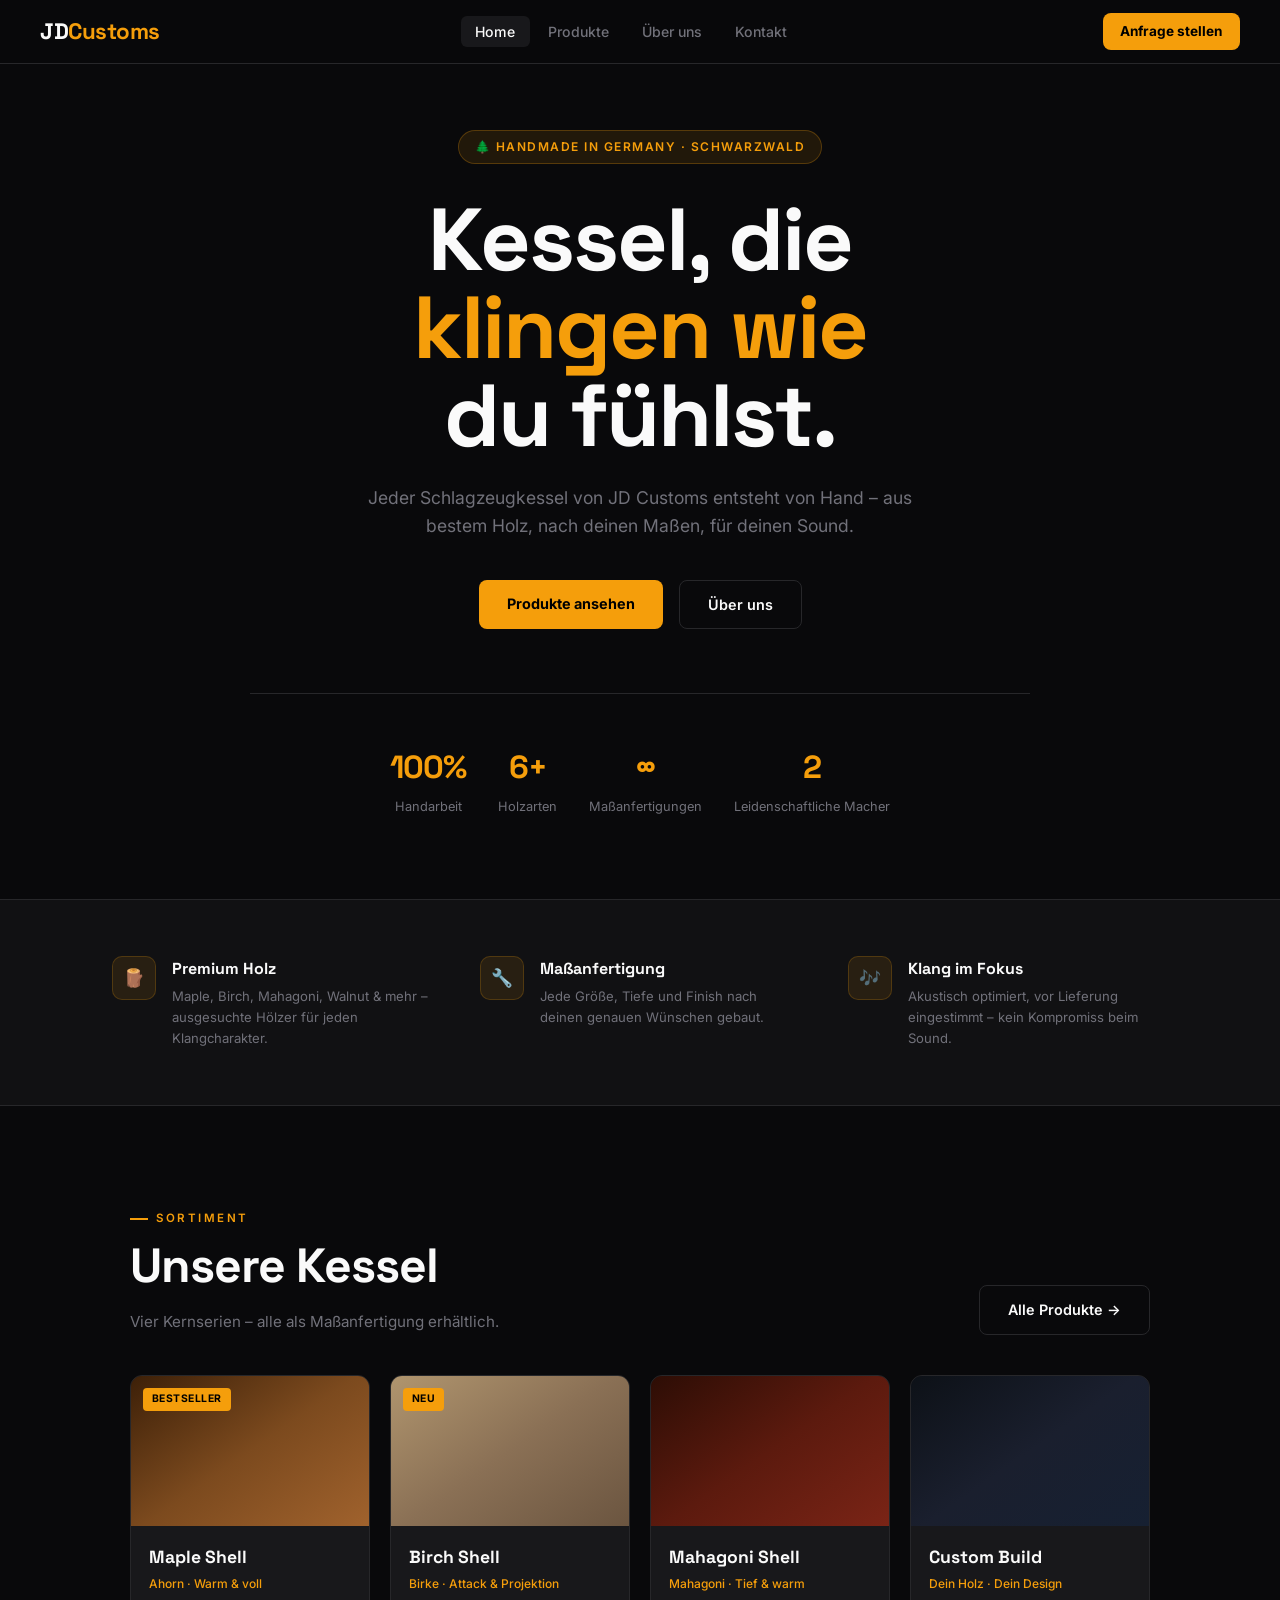
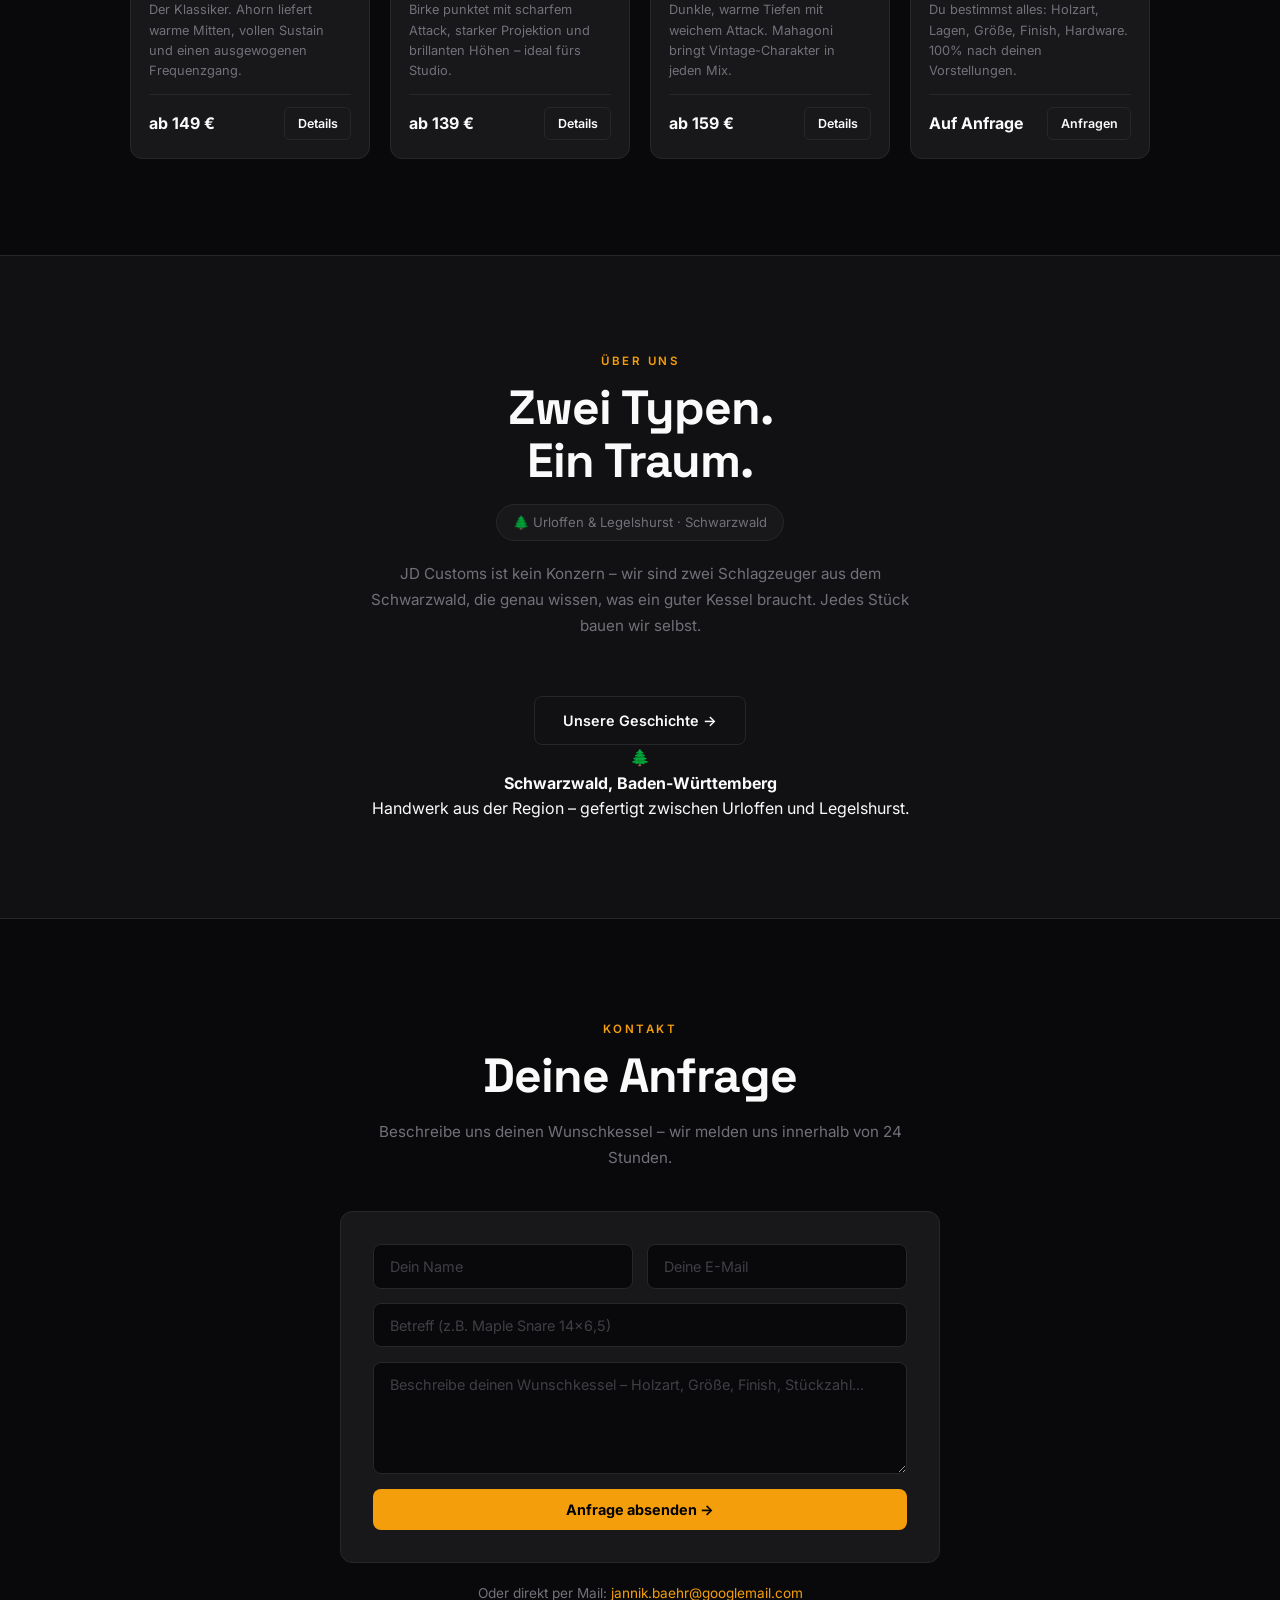
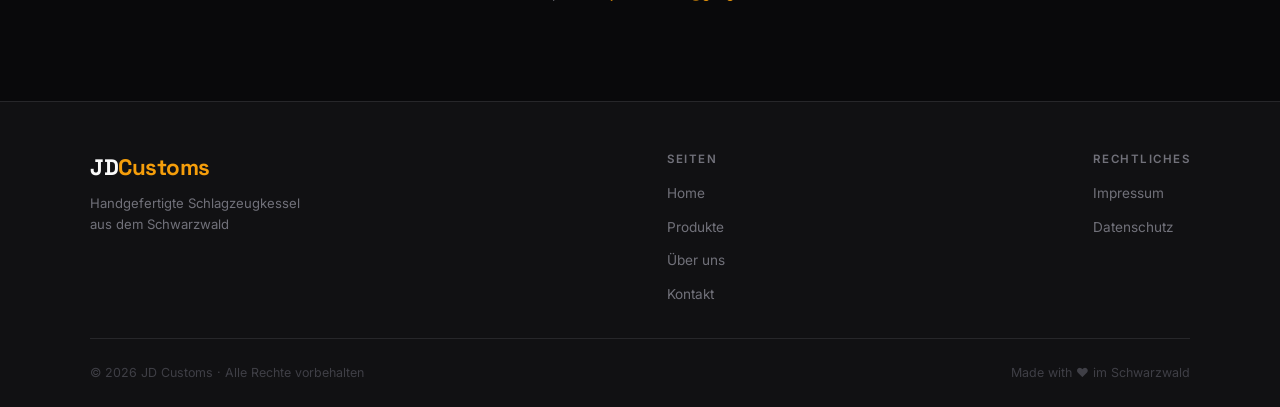
==== commit a5c46c55: "Fix: robust layouts, simplified hero, fixed produkt-card-lg" ====
--- a/index.html
+++ b/index.html
@@ -25,39 +25,18 @@
 
   <!-- HERO -->
   <section id="home" class="hero">
-    <div class="hero-inner">
-      <div class="hero-text">
-        <div class="hero-tag">Handmade in Germany</div>
-        <h1>Kessel, die<br /><em>klingen wie</em><br />du fühlst.</h1>
-        <p>Jeder Schlagzeugkessel von JD Customs entsteht von Hand – aus bestem Holz, nach deinen Maßen, für deinen Sound.</p>
-        <div class="hero-btns">
-          <a href="produkte.html" class="btn-primary">Produkte ansehen</a>
-          <a href="ueber-uns.html" class="btn-outline">Über uns</a>
-        </div>
-      </div>
-      <div class="hero-visual">
-        <div class="stat-row">
-          <div class="stat-card">
-            <div class="num">100%</div>
-            <div class="label">Handarbeit</div>
-          </div>
-          <div class="stat-card">
-            <div class="num">6+</div>
-            <div class="label">Holzarten</div>
-          </div>
-        </div>
-        <div class="origin-card">
-          <div class="origin-icon">🌲</div>
-          <div>
-            <strong>Aus dem Schwarzwald</strong>
-            <span>Urloffen & Legelshurst · Baden-Württemberg</span>
-          </div>
-        </div>
-        <div class="stat-card">
-          <div class="num">Maßanfertigung</div>
-          <div class="label">Jede Größe · Jedes Finish · Dein Design</div>
-        </div>
-      </div>
+    <div class="hero-tag">🌲 Handmade in Germany · Schwarzwald</div>
+    <h1>Kessel, die<br /><em>klingen wie</em><br />du fühlst.</h1>
+    <p>Jeder Schlagzeugkessel von JD Customs entsteht von Hand – aus bestem Holz, nach deinen Maßen, für deinen Sound.</p>
+    <div class="hero-btns">
+      <a href="produkte.html" class="btn-primary">Produkte ansehen</a>
+      <a href="ueber-uns.html" class="btn-outline">Über uns</a>
+    </div>
+    <div class="hero-stats">
+      <div class="hero-stat"><span class="num">100%</span><span class="lbl">Handarbeit</span></div>
+      <div class="hero-stat"><span class="num">6+</span><span class="lbl">Holzarten</span></div>
+      <div class="hero-stat"><span class="num">∞</span><span class="lbl">Maßanfertigungen</span></div>
+      <div class="hero-stat"><span class="num">2</span><span class="lbl">Leidenschaftliche Macher</span></div>
     </div>
   </section>
 
--- a/style.css
+++ b/style.css
@@ -5,18 +5,17 @@
 *, *::before, *::after { box-sizing: border-box; margin: 0; padding: 0; }
 
 :root {
-  --bg:       #09090b;
-  --surface:  #111113;
-  --card:     #18181b;
-  --border:   #27272a;
-  --gold:     #f59e0b;
-  --gold-dim: #78350f;
-  --white:    #fafafa;
-  --muted:    #71717a;
-  --subtle:   #3f3f46;
-  --font-h:   'Space Grotesk', sans-serif;
-  --font-b:   'Inter', sans-serif;
-  --radius:   12px;
+  --bg:      #09090b;
+  --surface: #111113;
+  --card:    #18181b;
+  --border:  #27272a;
+  --gold:    #f59e0b;
+  --white:   #fafafa;
+  --muted:   #71717a;
+  --subtle:  #3f3f46;
+  --font-h:  'Space Grotesk', sans-serif;
+  --font-b:  'Inter', sans-serif;
+  --radius:  12px;
 }
 
 html { scroll-behavior: smooth; }
@@ -29,30 +28,31 @@
   -webkit-font-smoothing: antialiased;
 }
 
-/* ── SHARED UTILS ── */
+/* ── UTILS ── */
 .section-label {
   display: inline-flex;
   align-items: center;
   gap: 0.5rem;
-  font-size: 0.75rem;
+  font-size: 0.72rem;
   font-weight: 600;
-  letter-spacing: 2px;
+  letter-spacing: 2.5px;
   text-transform: uppercase;
   color: var(--gold);
-  margin-bottom: 1rem;
+  margin-bottom: 0.75rem;
 }
 .section-label::before {
   content: '';
-  display: block;
-  width: 20px;
+  display: inline-block;
+  width: 18px;
   height: 2px;
   background: var(--gold);
+  flex-shrink: 0;
 }
 
 .section-title {
   font-family: var(--font-h);
-  font-size: clamp(2rem, 5vw, 3.2rem);
-  font-weight: 700;
+  font-size: clamp(1.8rem, 4vw, 3rem);
+  font-weight: 800;
   letter-spacing: -1px;
   line-height: 1.1;
   margin-bottom: 1rem;
@@ -60,14 +60,13 @@
 
 .section-sub {
   color: var(--muted);
-  font-size: 1rem;
-  max-width: 520px;
+  font-size: 0.95rem;
+  max-width: 540px;
+  line-height: 1.7;
 }
 
 .btn-primary {
-  display: inline-flex;
-  align-items: center;
-  gap: 0.4rem;
+  display: inline-block;
   background: var(--gold);
   color: #000;
   padding: 0.75rem 1.75rem;
@@ -77,15 +76,13 @@
   text-decoration: none;
   border: none;
   cursor: pointer;
-  transition: opacity 0.15s, transform 0.1s;
   font-family: var(--font-b);
-}
-.btn-primary:hover { opacity: 0.9; transform: translateY(-1px); }
+  transition: opacity 0.15s;
+}
+.btn-primary:hover { opacity: 0.88; }
 
 .btn-outline {
-  display: inline-flex;
-  align-items: center;
-  gap: 0.4rem;
+  display: inline-block;
   background: transparent;
   color: var(--white);
   padding: 0.75rem 1.75rem;
@@ -94,9 +91,8 @@
   font-size: 0.9rem;
   text-decoration: none;
   border: 1px solid var(--border);
-  cursor: pointer;
+  font-family: var(--font-b);
   transition: border-color 0.15s, color 0.15s;
-  font-family: var(--font-b);
 }
 .btn-outline:hover { border-color: var(--gold); color: var(--gold); }
 
@@ -108,9 +104,9 @@
   display: flex;
   align-items: center;
   justify-content: space-between;
-  padding: 0 2rem;
+  padding: 0 2.5rem;
   height: 64px;
-  background: rgba(9,9,11,0.85);
+  background: rgba(9,9,11,0.9);
   border-bottom: 1px solid var(--border);
   backdrop-filter: blur(12px);
 }
@@ -135,7 +131,7 @@
   text-decoration: none;
   font-size: 0.88rem;
   font-weight: 500;
-  padding: 0.4rem 0.9rem;
+  padding: 0.45rem 0.9rem;
   border-radius: 6px;
   transition: color 0.15s, background 0.15s;
 }
@@ -143,42 +139,16 @@
 .nav-links a.active { color: var(--white); background: var(--card); }
 
 .nav-cta {
-  background: var(--gold);
-  color: #000 !important;
-  padding: 0.45rem 1.1rem !important;
-  border-radius: 7px !important;
-  font-weight: 700 !important;
-}
-.nav-cta:hover { opacity: 0.9; background: var(--gold) !important; }
+  padding: 0.5rem 1.1rem !important;
+  font-size: 0.85rem !important;
+}
 
 /* ── HERO ── */
 .hero {
-  min-height: 100vh;
-  display: flex;
-  align-items: center;
-  padding: 8rem 2rem 5rem;
-  position: relative;
-  overflow: hidden;
-}
-
-.hero::before {
-  content: '';
-  position: absolute;
-  top: -200px; left: 50%;
-  transform: translateX(-50%);
-  width: 800px; height: 800px;
-  background: radial-gradient(circle, rgba(245,158,11,0.07) 0%, transparent 70%);
-  pointer-events: none;
-}
-
-.hero-inner {
-  max-width: 1100px;
-  margin: 0 auto;
-  width: 100%;
-  display: grid;
-  grid-template-columns: 1fr 1fr;
-  align-items: center;
-  gap: 4rem;
+  padding: 130px 2.5rem 80px;
+  max-width: 860px;
+  margin: 0 auto;
+  text-align: center;
 }
 
 .hero-tag {
@@ -188,94 +158,90 @@
   background: rgba(245,158,11,0.1);
   border: 1px solid rgba(245,158,11,0.25);
   color: var(--gold);
-  font-size: 0.78rem;
+  font-size: 0.75rem;
   font-weight: 600;
   letter-spacing: 1.5px;
   text-transform: uppercase;
-  padding: 0.35rem 0.9rem;
+  padding: 0.4rem 1rem;
   border-radius: 999px;
-  margin-bottom: 1.5rem;
+  margin-bottom: 2rem;
 }
 
 .hero h1 {
   font-family: var(--font-h);
-  font-size: clamp(2.8rem, 6vw, 4.5rem);
+  font-size: clamp(3rem, 7vw, 5.5rem);
   font-weight: 800;
   letter-spacing: -2px;
-  line-height: 1.05;
+  line-height: 1.0;
   margin-bottom: 1.5rem;
 }
-.hero h1 em {
-  font-style: normal;
-  color: var(--gold);
-}
+.hero h1 em { font-style: normal; color: var(--gold); }
 
 .hero p {
-  font-size: 1.05rem;
-  color: var(--muted);
-  margin-bottom: 2.5rem;
-  max-width: 460px;
-}
-
-.hero-btns { display: flex; gap: 1rem; flex-wrap: wrap; }
-
-.hero-visual {
-  display: flex;
-  flex-direction: column;
+  font-size: 1.1rem;
+  color: var(--muted);
+  max-width: 560px;
+  margin: 0 auto 2.5rem;
+}
+
+.hero-btns {
+  display: flex;
   gap: 1rem;
-}
-
-.stat-card {
-  background: var(--card);
-  border: 1px solid var(--border);
-  border-radius: var(--radius);
-  padding: 1.5rem;
-}
-.stat-card .num {
-  font-family: var(--font-h);
-  font-size: 2.2rem;
+  justify-content: center;
+  flex-wrap: wrap;
+  margin-bottom: 4rem;
+}
+
+.hero-stats {
+  display: flex;
+  justify-content: center;
+  gap: 2rem;
+  flex-wrap: wrap;
+  padding-top: 3rem;
+  border-top: 1px solid var(--border);
+}
+
+.hero-stat .num {
+  font-family: var(--font-h);
+  font-size: 2rem;
   font-weight: 800;
   color: var(--gold);
   letter-spacing: -1px;
-}
-.stat-card .label { font-size: 0.85rem; color: var(--muted); margin-top: 0.25rem; }
-
-.stat-row { display: grid; grid-template-columns: 1fr 1fr; gap: 1rem; }
-
-.origin-card {
-  background: var(--card);
-  border: 1px solid var(--border);
-  border-radius: var(--radius);
-  padding: 1.25rem 1.5rem;
-  display: flex;
-  align-items: center;
-  gap: 1rem;
-}
-.origin-icon { font-size: 1.5rem; }
-.origin-card strong { display: block; font-size: 0.95rem; font-weight: 600; }
-.origin-card span { font-size: 0.8rem; color: var(--muted); }
-
-/* ── FEATURES STRIP ── */
+  display: block;
+}
+.hero-stat .lbl {
+  font-size: 0.8rem;
+  color: var(--muted);
+}
+
+/* ── FEATURES ── */
 .features-strip {
   border-top: 1px solid var(--border);
   border-bottom: 1px solid var(--border);
   background: var(--surface);
-  padding: 3rem 2rem;
-}
+  padding: 3.5rem 2.5rem;
+}
+
 .features-inner {
   max-width: 1100px;
   margin: 0 auto;
-  display: grid;
-  grid-template-columns: repeat(3, 1fr);
-  gap: 2rem;
-}
+  display: flex;
+  gap: 3rem;
+  flex-wrap: wrap;
+  justify-content: center;
+}
+
 .feat {
   display: flex;
   align-items: flex-start;
   gap: 1rem;
+  flex: 1;
+  min-width: 220px;
+  max-width: 320px;
 }
 .feat-icon {
-  width: 44px; height: 44px;
+  width: 44px;
+  height: 44px;
   flex-shrink: 0;
   background: rgba(245,158,11,0.1);
   border: 1px solid rgba(245,158,11,0.2);
@@ -283,50 +249,49 @@
   display: flex;
   align-items: center;
   justify-content: center;
-  font-size: 1.2rem;
-}
-.feat h3 {
-  font-family: var(--font-h);
-  font-size: 0.95rem;
-  font-weight: 700;
-  margin-bottom: 0.3rem;
-}
-.feat p { font-size: 0.83rem; color: var(--muted); }
-
-/* ── PRODUKT TEASER (Homepage) ── */
+  font-size: 1.1rem;
+}
+.feat h3 { font-family: var(--font-h); font-size: 1rem; font-weight: 700; margin-bottom: 0.25rem; }
+.feat p  { font-size: 0.82rem; color: var(--muted); }
+
+/* ── PRODUKT TEASER (Home) ── */
 .teaser {
-  padding: 6rem 2rem;
+  padding: 6rem 2.5rem;
   max-width: 1100px;
   margin: 0 auto;
 }
+
 .teaser-header {
   display: flex;
   justify-content: space-between;
   align-items: flex-end;
-  margin-bottom: 3rem;
+  margin-bottom: 2.5rem;
   flex-wrap: wrap;
   gap: 1rem;
 }
 
 .produkte-grid {
   display: grid;
-  grid-template-columns: repeat(auto-fill, minmax(250px, 1fr));
+  grid-template-columns: repeat(4, 1fr);
   gap: 1.25rem;
 }
+
+@media (max-width: 1024px) { .produkte-grid { grid-template-columns: repeat(2, 1fr); } }
+@media (max-width: 560px)  { .produkte-grid { grid-template-columns: 1fr; } }
 
 .produkt-card {
   background: var(--card);
   border: 1px solid var(--border);
   border-radius: var(--radius);
   overflow: hidden;
+  display: flex;
+  flex-direction: column;
   transition: border-color 0.2s, transform 0.2s;
-  display: flex;
-  flex-direction: column;
 }
 .produkt-card:hover { border-color: var(--gold); transform: translateY(-3px); }
 
 .produkt-visual {
-  height: 160px;
+  height: 150px;
   position: relative;
   display: flex;
   align-items: flex-start;
@@ -342,39 +307,46 @@
 .produkt-badge {
   background: var(--gold);
   color: #000;
-  font-size: 0.68rem;
+  font-size: 0.65rem;
   font-weight: 700;
-  padding: 0.2rem 0.6rem;
-  border-radius: 5px;
+  padding: 0.2rem 0.55rem;
+  border-radius: 4px;
   letter-spacing: 0.5px;
   text-transform: uppercase;
-}
-
-.produkt-body { padding: 1.25rem; flex: 1; display: flex; flex-direction: column; }
+  align-self: flex-start;
+}
+
+.produkt-body {
+  padding: 1.1rem;
+  flex: 1;
+  display: flex;
+  flex-direction: column;
+}
 .produkt-body h3 {
   font-family: var(--font-h);
-  font-size: 1.15rem;
+  font-size: 1.1rem;
   font-weight: 700;
-  margin-bottom: 0.3rem;
-}
-.produkt-holz { font-size: 0.78rem; color: var(--gold); margin-bottom: 0.25rem; font-weight: 500; }
-.produkt-info-text { font-size: 0.8rem; color: var(--muted); margin-bottom: auto; padding-bottom: 1rem; }
+  margin-bottom: 0.2rem;
+}
+.produkt-holz      { font-size: 0.75rem; color: var(--gold); font-weight: 500; margin-bottom: 0.4rem; }
+.produkt-info-text { font-size: 0.8rem; color: var(--muted); flex: 1; margin-bottom: 0.75rem; }
+
 .produkt-footer {
   display: flex;
   align-items: center;
   justify-content: space-between;
-  padding-top: 1rem;
+  padding-top: 0.75rem;
   border-top: 1px solid var(--border);
-  margin-top: 0.75rem;
-}
-.produkt-preis { font-size: 1.1rem; font-weight: 700; }
+}
+.produkt-preis { font-size: 1rem; font-weight: 700; }
+
 .btn-klein {
   background: transparent;
   border: 1px solid var(--border);
   color: var(--white);
-  padding: 0.4rem 0.9rem;
+  padding: 0.35rem 0.8rem;
   border-radius: 6px;
-  font-size: 0.8rem;
+  font-size: 0.78rem;
   font-weight: 600;
   text-decoration: none;
   transition: border-color 0.15s, color 0.15s;
@@ -382,58 +354,46 @@
 }
 .btn-klein:hover { border-color: var(--gold); color: var(--gold); }
 
-/* ── ÜBER UNS TEASER (Homepage) ── */
+/* ── ÜBER UNS TEASER (Home) ── */
 .ueber-teaser {
   background: var(--surface);
   border-top: 1px solid var(--border);
   border-bottom: 1px solid var(--border);
-  padding: 6rem 2rem;
+  padding: 6rem 2.5rem;
 }
 .ueber-teaser-inner {
-  max-width: 1100px;
-  margin: 0 auto;
-  display: grid;
-  grid-template-columns: 1fr 1fr;
-  gap: 4rem;
-  align-items: center;
-}
-.ueber-teaser-text .section-sub { margin-bottom: 2rem; }
+  max-width: 900px;
+  margin: 0 auto;
+  text-align: center;
+}
+.ueber-teaser-inner .section-label,
+.ueber-teaser-inner .section-title { display: block; text-align: center; }
+.ueber-teaser-inner .section-label::before { display: none; }
+.ueber-teaser-inner .section-sub { margin: 0 auto 2rem; text-align: center; }
+
 .region-pill {
   display: inline-flex;
   align-items: center;
   gap: 0.5rem;
   background: var(--card);
   border: 1px solid var(--border);
-  padding: 0.5rem 1rem;
+  padding: 0.45rem 1rem;
   border-radius: 999px;
   font-size: 0.82rem;
   color: var(--muted);
-  margin-bottom: 1.5rem;
-}
-.map-card {
-  background: var(--card);
-  border: 1px solid var(--border);
-  border-radius: var(--radius);
-  padding: 2.5rem;
-  text-align: center;
-}
-.map-card .map-emoji { font-size: 4rem; display: block; margin-bottom: 1rem; }
-.map-card h4 {
-  font-family: var(--font-h);
-  font-size: 1.1rem;
-  font-weight: 700;
-  margin-bottom: 0.5rem;
-}
-.map-card p { font-size: 0.85rem; color: var(--muted); }
+  margin-bottom: 1.25rem;
+}
 
 /* ── KONTAKT ── */
 .kontakt-section {
-  padding: 6rem 2rem;
-  max-width: 700px;
+  padding: 6rem 2.5rem;
+  max-width: 680px;
   margin: 0 auto;
   text-align: center;
 }
-.kontakt-section .section-sub { margin: 0 auto 3rem; }
+.kontakt-section .section-sub { margin: 0 auto 2.5rem; }
+.kontakt-section .section-label::before { display: none; }
+.kontakt-section .section-label { justify-content: center; width: 100%; }
 
 .kontakt-form {
   background: var(--card);
@@ -443,13 +403,14 @@
   text-align: left;
   display: flex;
   flex-direction: column;
-  gap: 1rem;
-}
-.form-row { display: grid; grid-template-columns: 1fr 1fr; gap: 1rem; }
+  gap: 0.9rem;
+  margin-bottom: 1.25rem;
+}
+.form-row { display: grid; grid-template-columns: 1fr 1fr; gap: 0.9rem; }
+@media (max-width: 560px) { .form-row { grid-template-columns: 1fr; } }
 
 .kontakt-form input,
-.kontakt-form textarea,
-.kontakt-form select {
+.kontakt-form textarea {
   width: 100%;
   background: var(--bg);
   border: 1px solid var(--border);
@@ -464,36 +425,30 @@
 .kontakt-form textarea:focus { outline: none; border-color: var(--gold); }
 .kontakt-form input::placeholder,
 .kontakt-form textarea::placeholder { color: var(--subtle); }
-.kontakt-form button { align-self: flex-start; }
-
-.kontakt-alt {
-  margin-top: 1.5rem;
-  font-size: 0.88rem;
-  color: var(--muted);
-}
+.kontakt-form button { width: 100%; justify-content: center; }
+
+.kontakt-alt { font-size: 0.85rem; color: var(--muted); }
 .kontakt-alt a { color: var(--gold); text-decoration: none; }
 
 /* ── FOOTER ── */
 footer {
   background: var(--surface);
   border-top: 1px solid var(--border);
-  padding: 3rem 2rem 2rem;
+  padding: 3rem 2.5rem 1.5rem;
 }
 .footer-inner {
   max-width: 1100px;
-  margin: 0 auto;
+  margin: 0 auto 2rem;
   display: flex;
   justify-content: space-between;
-  align-items: flex-start;
+  flex-wrap: wrap;
   gap: 2rem;
-  flex-wrap: wrap;
-  margin-bottom: 2rem;
-}
-.footer-brand p { font-size: 0.83rem; color: var(--muted); margin-top: 0.5rem; }
+}
+.footer-brand p { font-size: 0.82rem; color: var(--muted); margin-top: 0.5rem; }
 .footer-nav h4 {
-  font-size: 0.78rem;
+  font-size: 0.72rem;
   font-weight: 600;
-  letter-spacing: 1px;
+  letter-spacing: 1.5px;
   text-transform: uppercase;
   color: var(--muted);
   margin-bottom: 0.75rem;
@@ -508,29 +463,36 @@
   border-top: 1px solid var(--border);
   display: flex;
   justify-content: space-between;
-  align-items: center;
   font-size: 0.78rem;
   color: var(--subtle);
+  flex-wrap: wrap;
+  gap: 0.5rem;
 }
 
 /* ── ÜBER UNS PAGE ── */
 .page-hero {
-  padding: 9rem 2rem 5rem;
+  padding: 130px 2.5rem 5rem;
+  max-width: 800px;
+  margin: 0 auto;
   text-align: center;
-  max-width: 800px;
-  margin: 0 auto;
-}
+}
+.page-hero .section-label { justify-content: center; width: 100%; }
+.page-hero .section-label::before { display: none; }
+.page-hero .section-sub { margin: 0 auto; text-align: center; }
+
 .team-section {
-  padding: 4rem 2rem 6rem;
-  max-width: 1100px;
+  padding: 4rem 2.5rem 6rem;
+  max-width: 900px;
   margin: 0 auto;
 }
 .team-grid {
   display: grid;
   grid-template-columns: 1fr 1fr;
   gap: 1.5rem;
-  margin-top: 3rem;
-}
+  margin-top: 2.5rem;
+}
+@media (max-width: 640px) { .team-grid { grid-template-columns: 1fr; } }
+
 .team-card {
   background: var(--card);
   border: 1px solid var(--border);
@@ -538,82 +500,92 @@
   padding: 2rem;
 }
 .team-avatar {
-  width: 64px; height: 64px;
+  width: 56px;
+  height: 56px;
   border-radius: 50%;
-  background: linear-gradient(135deg, var(--gold-dim), var(--gold));
-  display: flex; align-items: center; justify-content: center;
-  font-family: var(--font-h);
-  font-size: 1.5rem;
+  background: linear-gradient(135deg, #78350f, var(--gold));
+  display: flex;
+  align-items: center;
+  justify-content: center;
+  font-family: var(--font-h);
+  font-size: 1.4rem;
   font-weight: 800;
   color: #000;
-  margin-bottom: 1.25rem;
+  margin-bottom: 1rem;
 }
 .team-card h3 {
   font-family: var(--font-h);
-  font-size: 1.3rem;
+  font-size: 1.2rem;
   font-weight: 700;
-  margin-bottom: 0.25rem;
-}
-.team-role { font-size: 0.8rem; color: var(--gold); font-weight: 600; margin-bottom: 1rem; letter-spacing: 0.5px; text-transform: uppercase; }
-.team-card p { font-size: 0.88rem; color: var(--muted); line-height: 1.7; }
+  margin-bottom: 0.2rem;
+}
+.team-role {
+  font-size: 0.75rem;
+  color: var(--gold);
+  font-weight: 600;
+  margin-bottom: 0.9rem;
+  letter-spacing: 0.5px;
+  text-transform: uppercase;
+}
+.team-card p { font-size: 0.87rem; color: var(--muted); line-height: 1.7; }
 
 .story-section {
   background: var(--surface);
   border-top: 1px solid var(--border);
   border-bottom: 1px solid var(--border);
-  padding: 6rem 2rem;
-}
-.story-inner {
-  max-width: 800px;
-  margin: 0 auto;
-}
-.story-inner .section-sub { max-width: 100%; }
+  padding: 6rem 2.5rem;
+}
+.story-inner { max-width: 720px; margin: 0 auto; }
 .story-text {
   color: var(--muted);
-  font-size: 1rem;
-  line-height: 1.8;
+  font-size: 0.97rem;
+  line-height: 1.85;
   margin-top: 2rem;
 }
-.story-text p + p { margin-top: 1.25rem; }
+.story-text p + p { margin-top: 1.2rem; }
 
 .values-section {
-  padding: 6rem 2rem;
-  max-width: 1100px;
+  padding: 6rem 2.5rem;
+  max-width: 1000px;
   margin: 0 auto;
 }
 .values-grid {
   display: grid;
   grid-template-columns: repeat(3, 1fr);
   gap: 1.25rem;
-  margin-top: 3rem;
-}
+  margin-top: 2.5rem;
+}
+@media (max-width: 760px) { .values-grid { grid-template-columns: 1fr 1fr; } }
+@media (max-width: 480px) { .values-grid { grid-template-columns: 1fr; } }
+
 .value-card {
   background: var(--card);
   border: 1px solid var(--border);
   border-radius: var(--radius);
-  padding: 1.75rem;
+  padding: 1.5rem;
 }
 .value-num {
   font-family: var(--font-h);
-  font-size: 2rem;
+  font-size: 1.8rem;
   font-weight: 800;
-  color: rgba(245,158,11,0.2);
-  margin-bottom: 0.75rem;
+  color: rgba(245,158,11,0.18);
+  margin-bottom: 0.6rem;
 }
 .value-card h4 {
   font-family: var(--font-h);
-  font-size: 1rem;
+  font-size: 0.95rem;
   font-weight: 700;
-  margin-bottom: 0.5rem;
-}
-.value-card p { font-size: 0.83rem; color: var(--muted); }
+  margin-bottom: 0.4rem;
+}
+.value-card p { font-size: 0.82rem; color: var(--muted); }
 
 /* ── PRODUKTE PAGE ── */
 .produkte-page {
-  padding: 9rem 2rem 6rem;
-  max-width: 1100px;
-  margin: 0 auto;
-}
+  padding: 130px 2.5rem 6rem;
+  max-width: 1000px;
+  margin: 0 auto;
+}
+
 .filter-bar {
   display: flex;
   gap: 0.5rem;
@@ -624,7 +596,7 @@
   background: var(--card);
   border: 1px solid var(--border);
   color: var(--muted);
-  padding: 0.45rem 1rem;
+  padding: 0.4rem 1rem;
   border-radius: 999px;
   font-size: 0.82rem;
   font-weight: 500;
@@ -635,26 +607,50 @@
 .filter-btn:hover,
 .filter-btn.active { border-color: var(--gold); color: var(--gold); background: rgba(245,158,11,0.08); }
 
+/* Produkt Card Large – Horizontal */
 .produkt-card-lg {
   background: var(--card);
   border: 1px solid var(--border);
   border-radius: var(--radius);
   overflow: hidden;
-  display: grid;
-  grid-template-columns: 280px 1fr;
+  margin-bottom: 1.25rem;
+  display: flex;
+  flex-direction: row;
   transition: border-color 0.2s;
-  margin-bottom: 1.25rem;
+  min-height: 200px;
 }
 .produkt-card-lg:hover { border-color: var(--gold); }
-.produkt-card-lg .produkt-visual { height: 100%; min-height: 180px; }
-.produkt-detail { padding: 2rem; display: flex; flex-direction: column; justify-content: space-between; }
+
+.produkt-card-lg .produkt-visual {
+  width: 260px;
+  flex-shrink: 0;
+  height: auto;
+  min-height: 200px;
+  display: flex;
+  align-items: flex-start;
+  padding: 1rem;
+}
+
+.produkt-detail {
+  padding: 1.75rem 2rem;
+  flex: 1;
+  display: flex;
+  flex-direction: column;
+  justify-content: space-between;
+}
 .produkt-detail h3 {
   font-family: var(--font-h);
   font-size: 1.5rem;
   font-weight: 700;
-  margin-bottom: 0.4rem;
-}
-.produkt-desc { font-size: 0.88rem; color: var(--muted); margin: 0.75rem 0 1rem; line-height: 1.7; }
+  margin-bottom: 0.25rem;
+}
+.produkt-desc {
+  font-size: 0.87rem;
+  color: var(--muted);
+  margin: 0.75rem 0 1.25rem;
+  line-height: 1.7;
+  max-width: 560px;
+}
 .produkt-specs {
   display: flex;
   gap: 1.5rem;
@@ -662,8 +658,16 @@
   margin-bottom: 1.5rem;
 }
 .spec { font-size: 0.8rem; }
-.spec-label { color: var(--subtle); display: block; margin-bottom: 0.15rem; font-size: 0.72rem; text-transform: uppercase; letter-spacing: 0.5px; }
+.spec-label {
+  display: block;
+  color: var(--subtle);
+  font-size: 0.7rem;
+  text-transform: uppercase;
+  letter-spacing: 0.5px;
+  margin-bottom: 0.15rem;
+}
 .spec-val { color: var(--white); font-weight: 600; }
+
 .produkt-action {
   display: flex;
   align-items: center;
@@ -671,23 +675,43 @@
   flex-wrap: wrap;
   gap: 1rem;
 }
-.produkt-action .preis-lg { font-family: var(--font-h); font-size: 1.6rem; font-weight: 800; }
-
-/* ── RESPONSIVE ── */
-@media (max-width: 900px) {
-  .hero-inner { grid-template-columns: 1fr; }
-  .hero-visual { display: none; }
-  .ueber-teaser-inner { grid-template-columns: 1fr; }
-  .team-grid { grid-template-columns: 1fr; }
-  .values-grid { grid-template-columns: 1fr 1fr; }
-  .produkt-card-lg { grid-template-columns: 1fr; }
-  .features-inner { grid-template-columns: 1fr; }
-}
+.preis-lg {
+  font-family: var(--font-h);
+  font-size: 1.6rem;
+  font-weight: 800;
+}
+
+@media (max-width: 700px) {
+  .produkt-card-lg { flex-direction: column; }
+  .produkt-card-lg .produkt-visual { width: 100%; height: 140px; min-height: 0; }
+}
+
+.hinweis-box {
+  background: var(--card);
+  border: 1px solid var(--border);
+  border-radius: var(--radius);
+  padding: 1.75rem;
+  margin-top: 2rem;
+  display: flex;
+  gap: 1.25rem;
+  align-items: flex-start;
+}
+.hinweis-box .icon { font-size: 1.3rem; flex-shrink: 0; margin-top: 0.1rem; }
+.hinweis-box h4 { font-family: var(--font-h); font-weight: 700; margin-bottom: 0.4rem; }
+.hinweis-box p { font-size: 0.85rem; color: var(--muted); }
+
+/* ── MOBILE NAV ── */
 @media (max-width: 640px) {
   .navbar { padding: 0 1rem; }
   .nav-links { display: none; }
-  .form-row { grid-template-columns: 1fr; }
-  .values-grid { grid-template-columns: 1fr; }
-  .footer-inner { flex-direction: column; }
-  .footer-bottom { flex-direction: column; gap: 0.5rem; text-align: center; }
-}
+  .hero { padding: 110px 1.25rem 60px; }
+  .features-strip,
+  .teaser,
+  .ueber-teaser,
+  .kontakt-section,
+  .team-section,
+  .story-section,
+  .values-section,
+  .produkte-page,
+  footer { padding-left: 1.25rem; padding-right: 1.25rem; }
+}
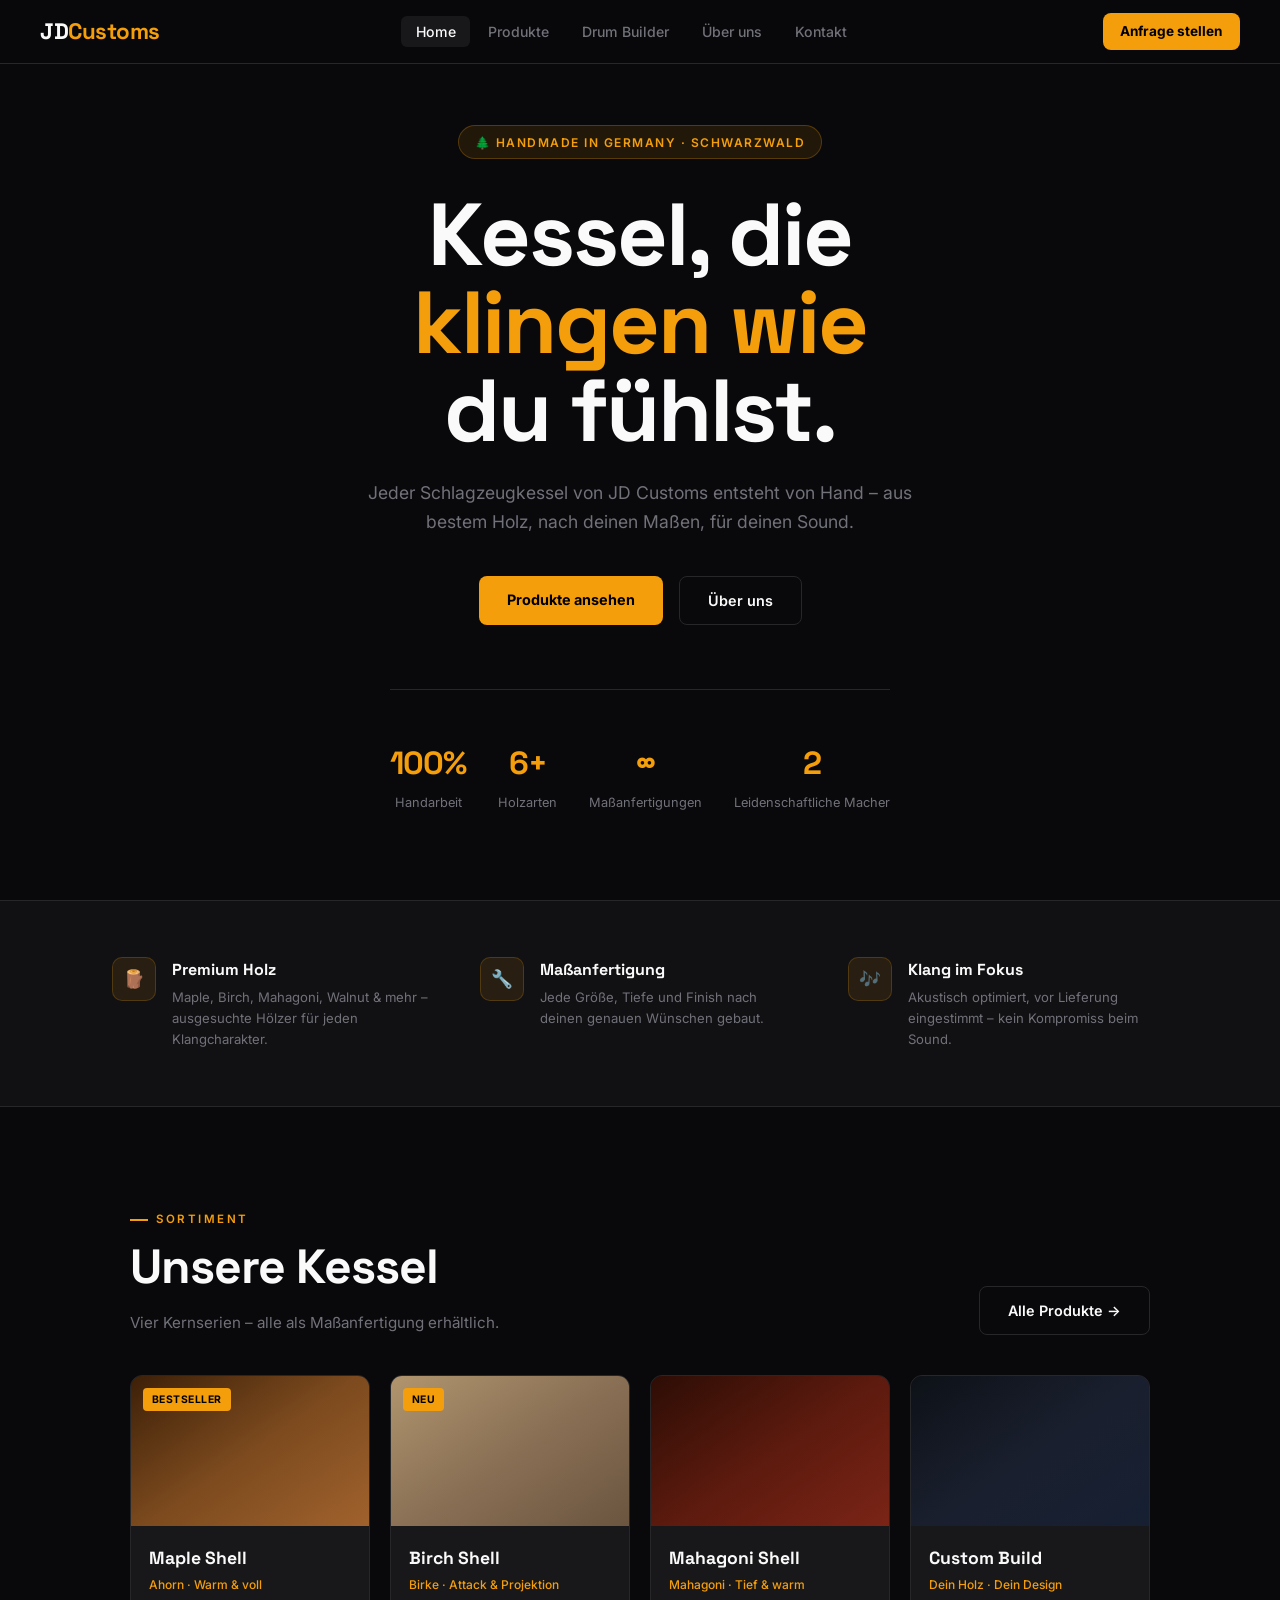
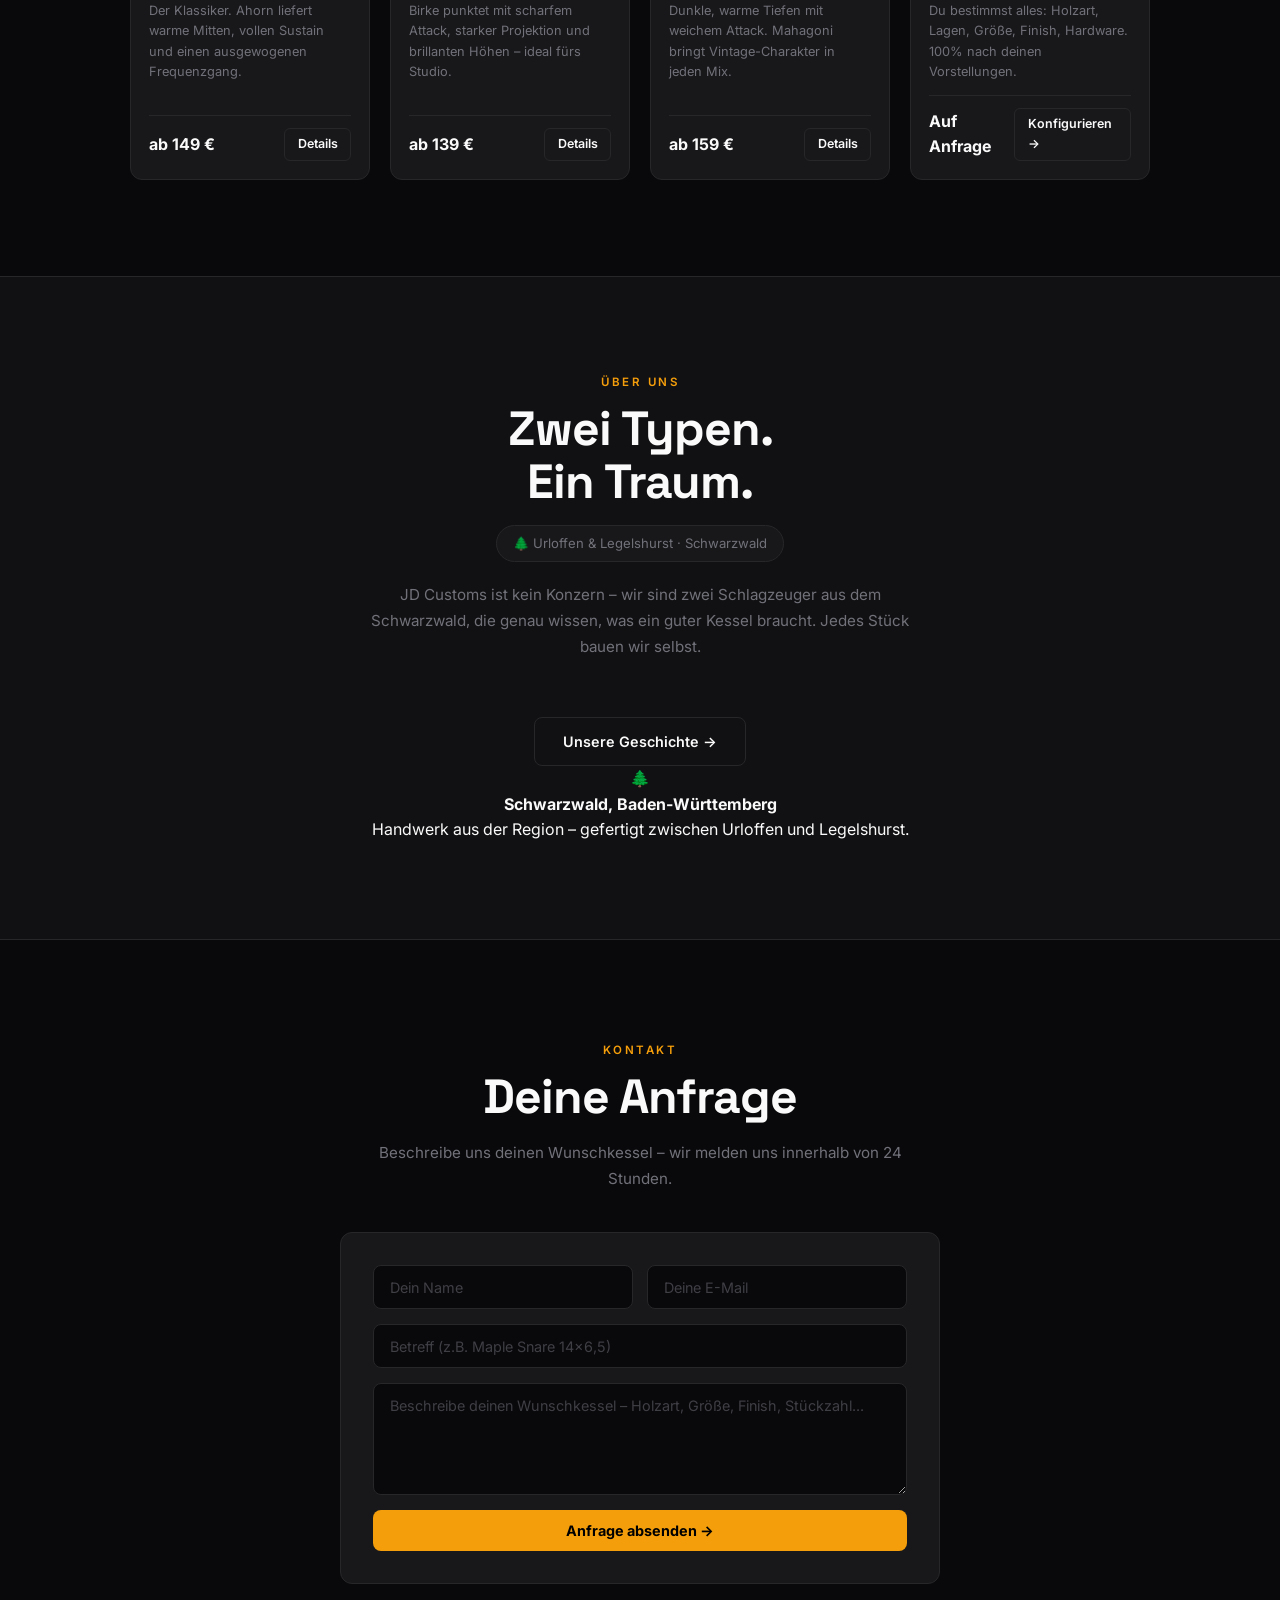
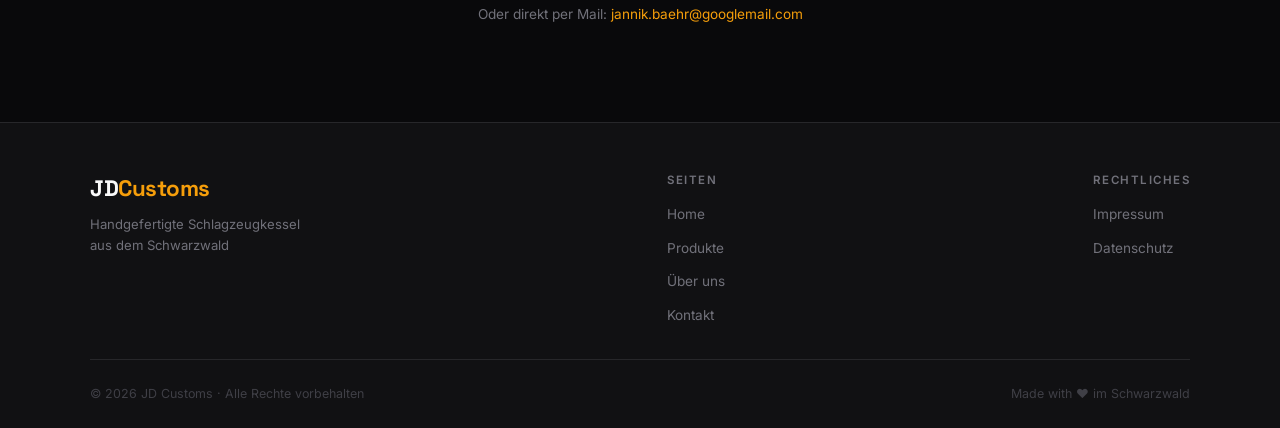
==== commit d32392a9: "Add: Interactive Drum Builder with live SVG preview" ====
--- a/index.html
+++ b/index.html
@@ -16,6 +16,7 @@
       <ul class="nav-links">
         <li><a href="index.html" class="active">Home</a></li>
         <li><a href="produkte.html">Produkte</a></li>
+        <li><a href="builder.html">Drum Builder</a></li>
         <li><a href="ueber-uns.html">Über uns</a></li>
         <li><a href="#kontakt">Kontakt</a></li>
       </ul>
@@ -130,7 +131,7 @@
           <p class="produkt-info-text">Du bestimmst alles: Holzart, Lagen, Größe, Finish, Hardware. 100% nach deinen Vorstellungen.</p>
           <div class="produkt-footer">
             <span class="produkt-preis">Auf Anfrage</span>
-            <a href="#kontakt" class="btn-klein">Anfragen</a>
+            <a href="builder.html" class="btn-klein">Konfigurieren →</a>
           </div>
         </div>
       </div>
--- a/style.css
+++ b/style.css
@@ -145,10 +145,15 @@
 
 /* ── HERO ── */
 .hero {
-  padding: 130px 2.5rem 80px;
+  min-height: 100vh;
+  display: flex;
+  flex-direction: column;
+  align-items: center;
+  justify-content: center;
+  padding: 120px 2.5rem 80px;
+  text-align: center;
   max-width: 860px;
   margin: 0 auto;
-  text-align: center;
 }
 
 .hero-tag {
